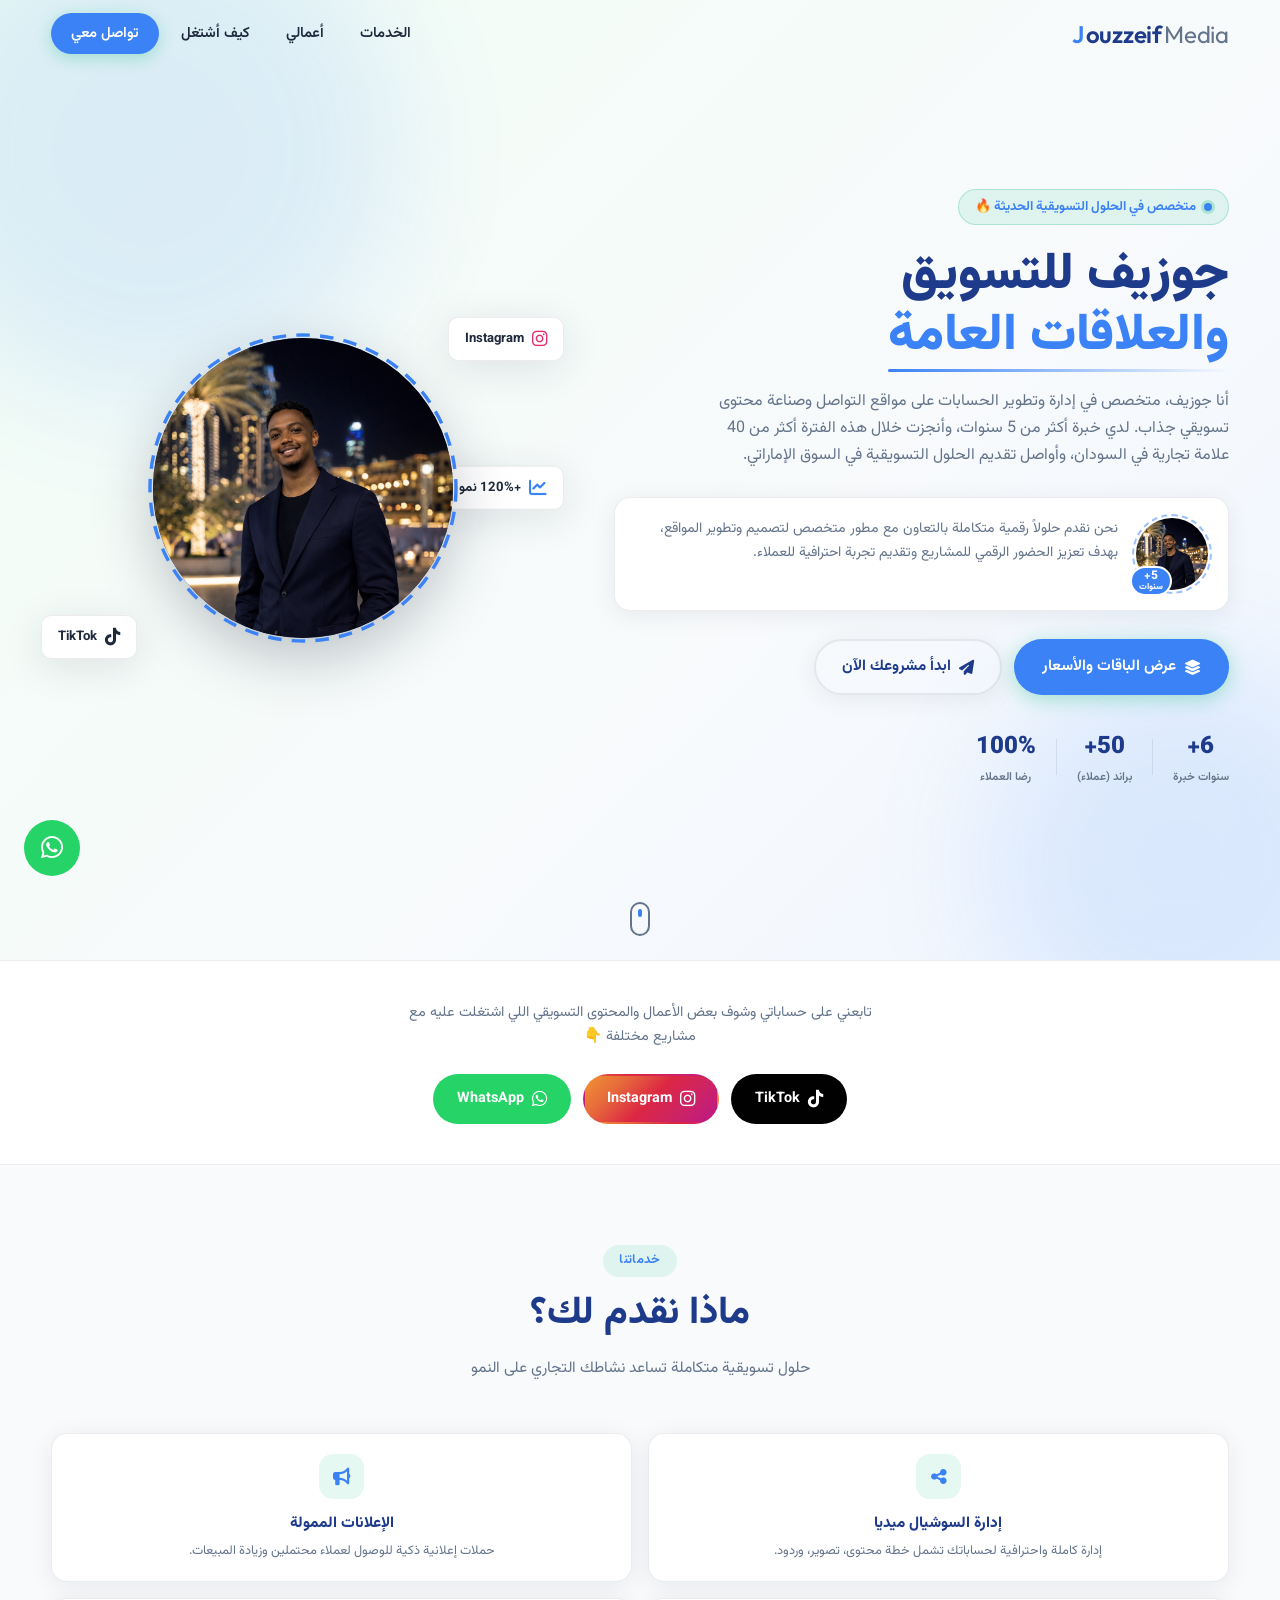
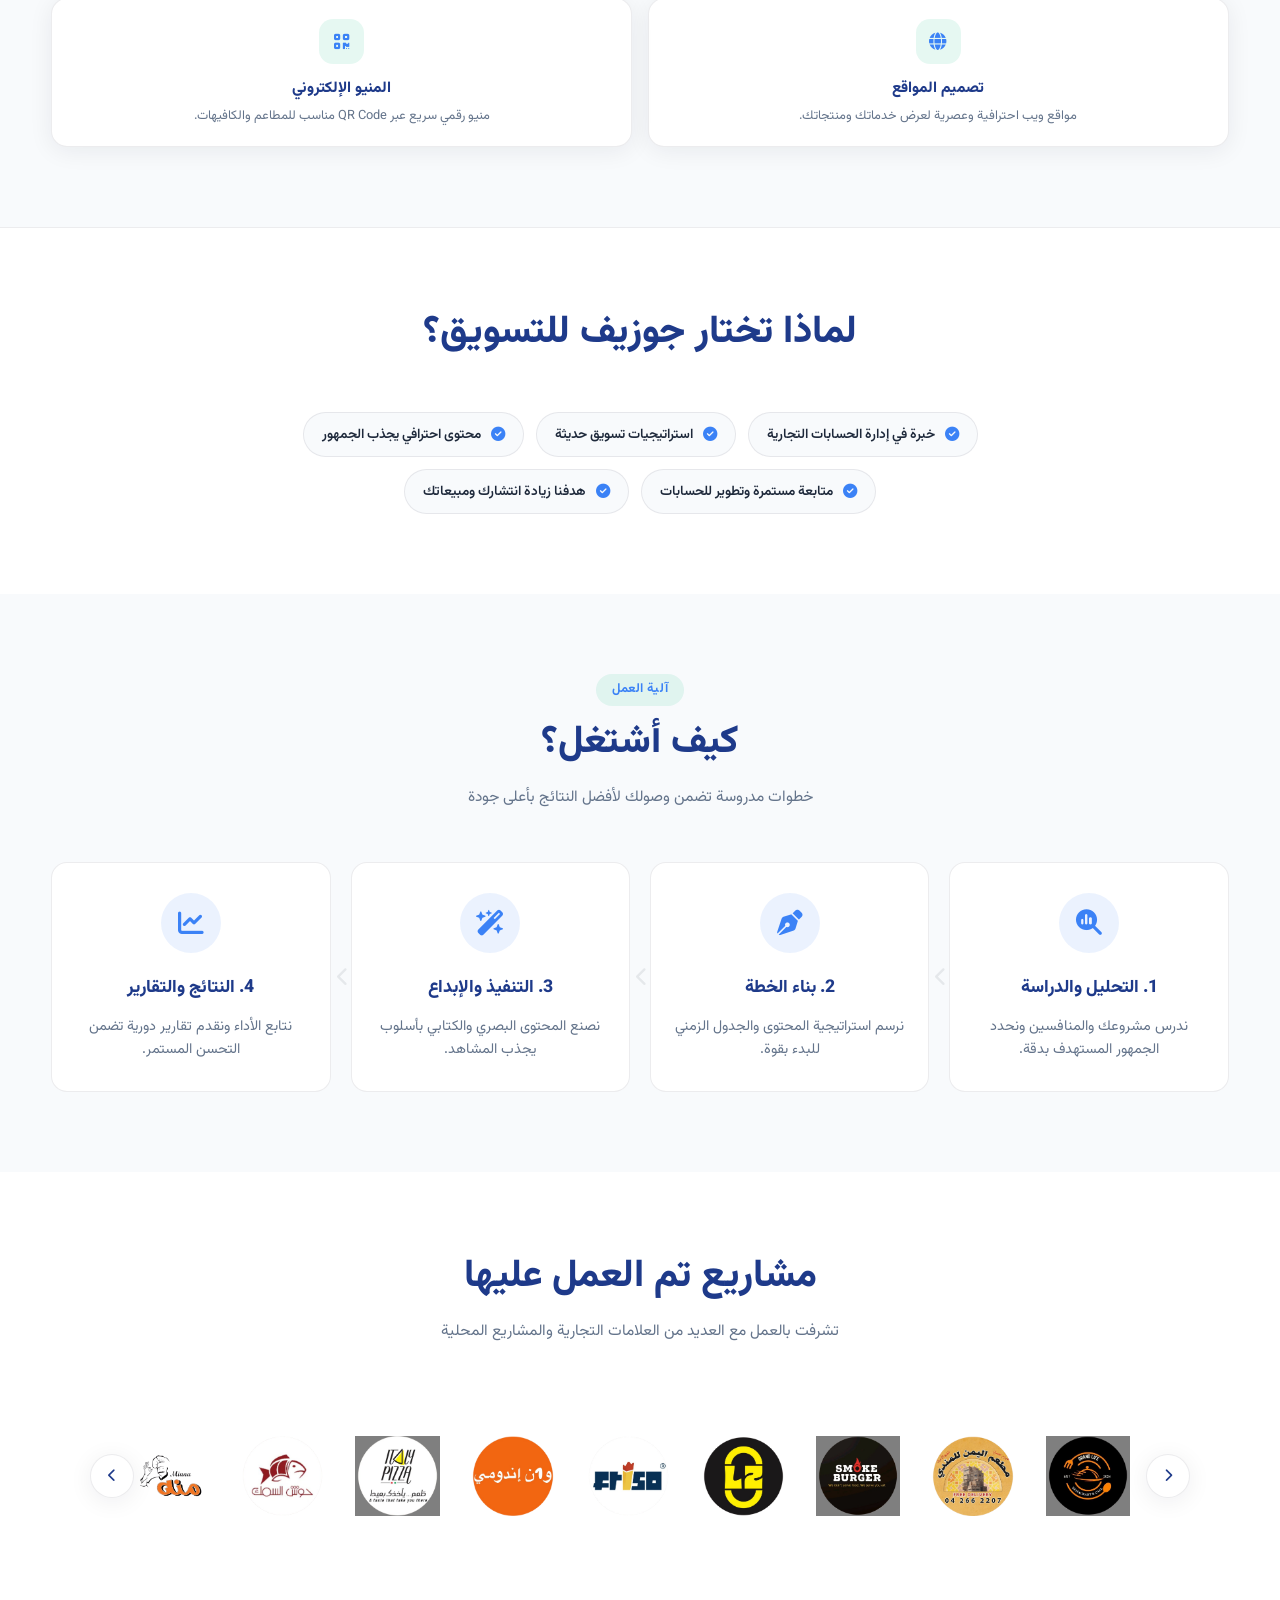
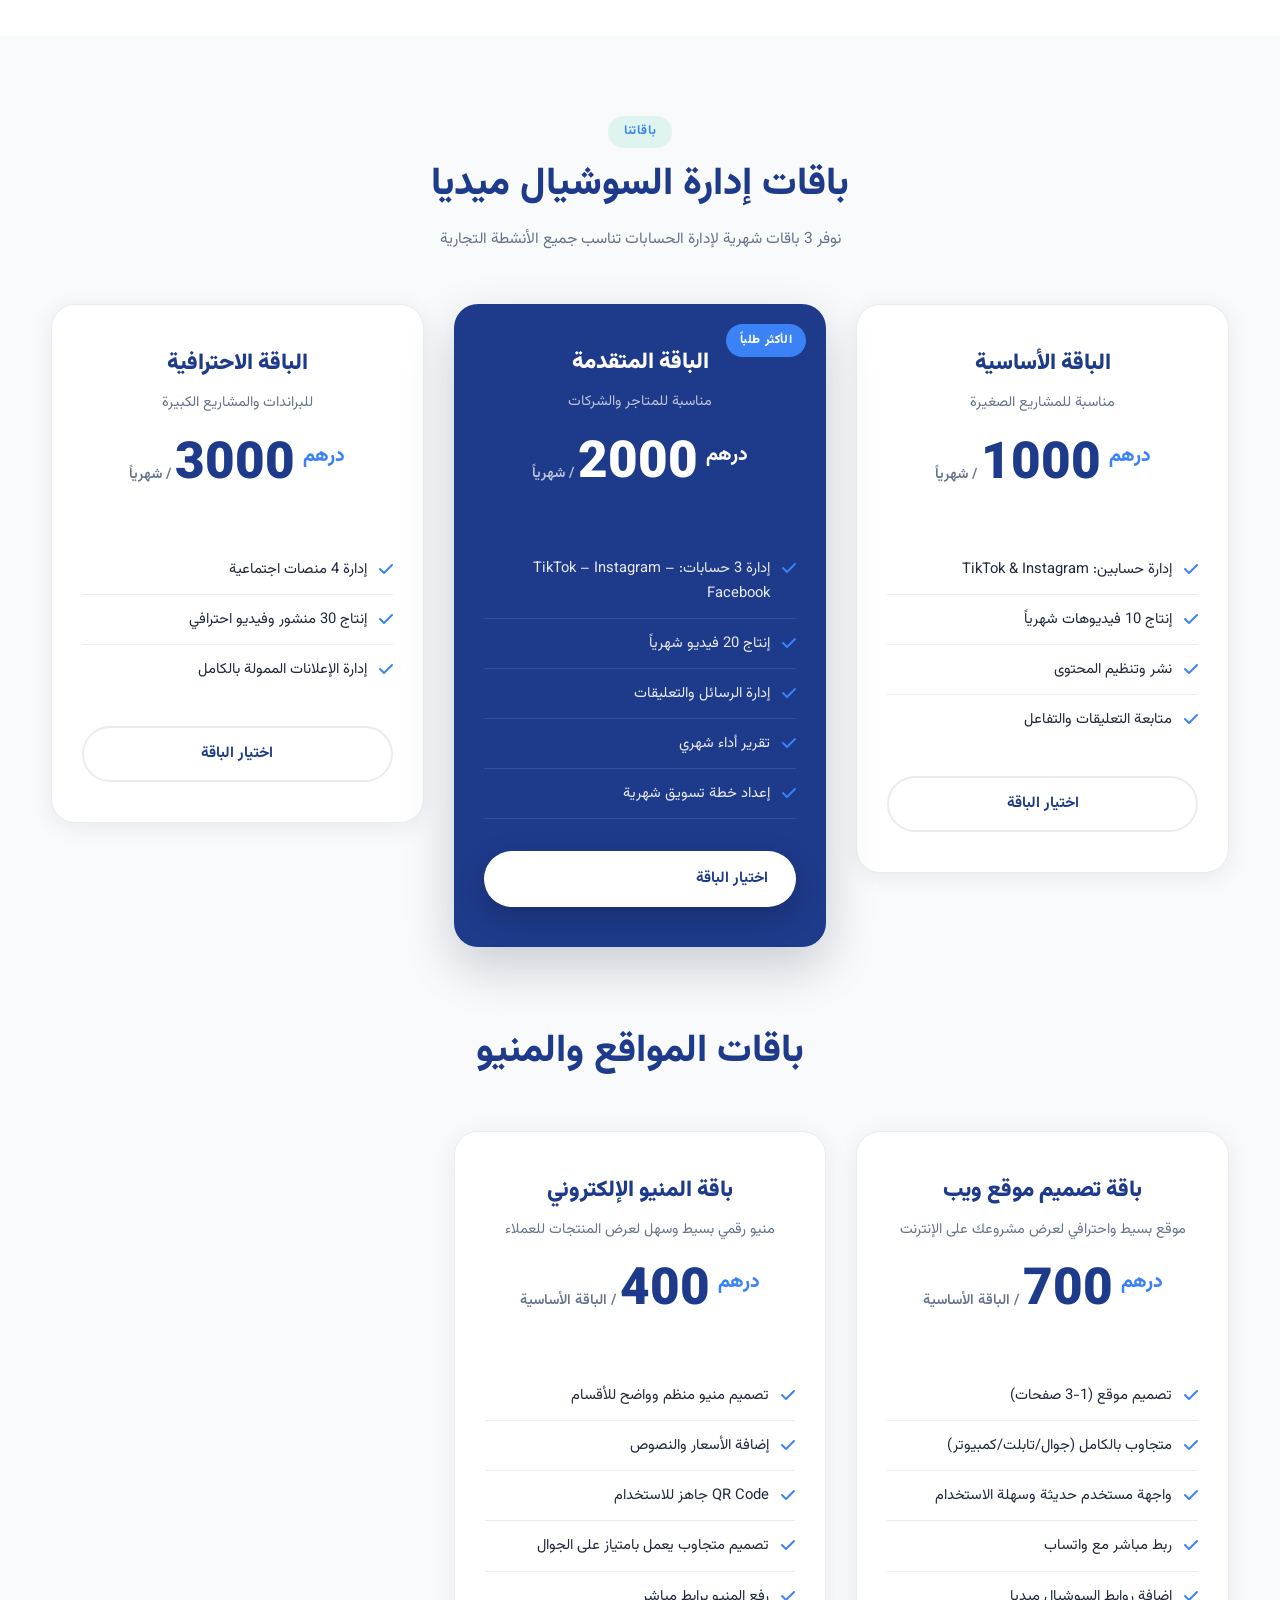
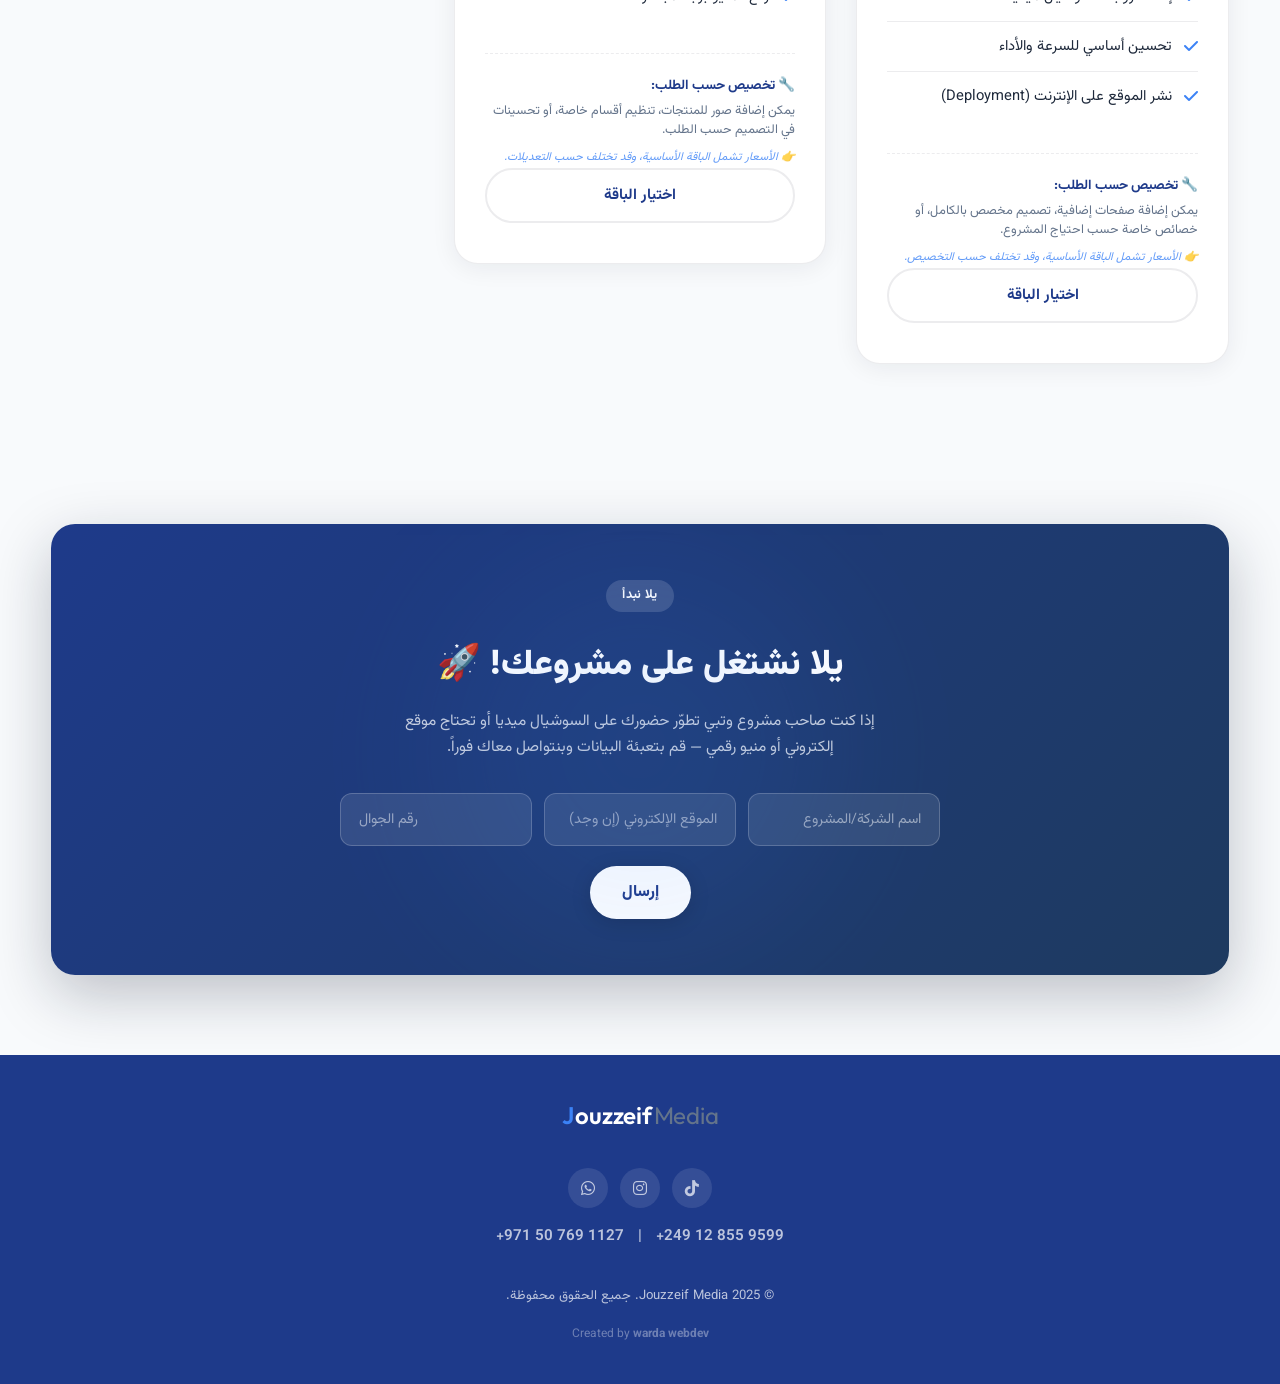
==== index.html @ fe04e1d3 "initial commit" ====
<!DOCTYPE html>
<html lang="ar" dir="rtl">

<head>
    <meta charset="UTF-8" />
    <meta name="viewport" content="width=device-width, initial-scale=1.0" />
    <meta name="description"
        content="جوزيف – متخصص في إدارة السوشيال ميديا والتسويق الرقمي. أقدر أساعد مشروعك يوصل لعملاء أكثر." />
    <title>Jouzzeif Media – تسويق رقمي وإدارة سوشيال ميديا</title>

    <!-- Google Fonts -->
    <link rel="preconnect" href="https://fonts.googleapis.com" />
    <link rel="preconnect" href="https://fonts.gstatic.com" crossorigin />
    <link
        href="https://fonts.googleapis.com/css2?family=Vazirmatn:wght@100..900&family=Satisfy&family=Outfit:wght@400;700;900&display=swap"
        rel="stylesheet" />

    <!-- Font Awesome -->
    <link rel="stylesheet" href="https://cdnjs.cloudflare.com/ajax/libs/font-awesome/6.5.1/css/all.min.css" />

    <link rel="stylesheet" href="style.css" />
</head>

<body>

    <!-- ========== NAVBAR ========== -->
    <nav class="navbar" id="navbar">
        <div class="container nav-inner">
            <a href="#" class="logo">
                <span class="logo-j">J</span>ouzzeif <span class="logo-media">Media</span>
            </a>
            <button class="nav-toggle" id="navToggle" aria-label="قائمة التنقل">
                <span></span><span></span><span></span>
            </button>
            <ul class="nav-links" id="navLinks">
                <li><a href="#services">الخدمات</a></li>
                <li><a href="#projects">أعمالي</a></li>
                <li><a href="#how">كيف أشتغل</a></li>
                <li><a href="#cta" class="btn-nav">تواصل معي</a></li>
            </ul>
        </div>
    </nav>

    <!-- ========== HERO SECTION / ABOUT ========== -->
    <section class="hero" id="home">
        <div class="hero-bg-shapes">
            <div class="shape shape-1"></div>
            <div class="shape shape-2"></div>
        </div>
        <div class="container hero-inner">
            <div class="hero-text" data-aos>
                <div class="hero-badge">
                    <span class="badge-dot"></span>
                    متخصص في الحلول التسويقية الحديثة 🔥
                </div>
                <h1 class="hero-title">
                    جوزيف للتسويق<br />
                    <span class="highlight">والعلاقات العامة</span>
                </h1>
                <p class="hero-desc">
                    أنا جوزيف، متخصص في إدارة وتطوير الحسابات على مواقع التواصل وصناعة محتوى تسويقي جذاب. لدي خبرة أكثر
                    من 5 سنوات، وأنجزت خلال هذه الفترة أكثر من 40 علامة تجارية في السودان، وأواصل تقديم الحلول التسويقية
                    في السوق الإماراتي.
                </p>
                <div class="hero-bio">
                    <div class="hero-avatar">
                        <div class="avatar-ring"></div>
                        <img src="IMG_7139.PNG" alt="جوزيف" class="avatar-img" />
                        <div class="avatar-badge-exp">
                            <span>5+</span>
                            <small>سنوات</small>
                        </div>
                    </div>
                    <div class="hero-bio-text">
                        <p>
                            نحن نقدم حلولاً رقمية متكاملة بالتعاون مع مطور متخصص لتصميم وتطوير المواقع، بهدف تعزيز
                            الحضور الرقمي للمشاريع وتقديم تجربة احترافية للعملاء.
                        </p>
                    </div>
                </div>
                <div class="hero-btns">
                    <a href="#packages" class="btn btn-primary" id="heroBookBtn">
                        <i class="fa-solid fa-layer-group"></i>
                        عرض الباقات والأسعار
                    </a>
                    <a href="https://wa.me/971507691127?text=مرحباً جوزيف، أريد البدء في مشروعي الجديد واستشارة بخصوص خدماتك."
                        class="btn btn-whatsapp" target="_blank">
                        <i class="fa-solid fa-paper-plane"></i>
                        ابدأ مشروعك الآن
                    </a>
                </div>
                <div class="hero-stats">
                    <div class="stat">
                        <span class="stat-num">5+</span>
                        <span class="stat-label">سنوات خبرة</span>
                    </div>
                    <div class="stat-divider"></div>
                    <div class="stat">
                        <span class="stat-num">40+</span>
                        <span class="stat-label">براند (عملاء)</span>
                    </div>
                    <div class="stat-divider"></div>
                    <div class="stat">
                        <span class="stat-num">100%</span>
                        <span class="stat-label">رضا العملاء</span>
                    </div>
                </div>
            </div>

            <div class="hero-visual" data-aos>
                <div class="floating-card card-1">
                    <i class="fa-brands fa-instagram"></i>
                    <span>Instagram</span>
                </div>
                <div class="floating-card card-2">
                    <i class="fa-brands fa-tiktok"></i>
                    <span>TikTok</span>
                </div>
                <div class="floating-card card-3">
                    <i class="fa-solid fa-chart-line"></i>
                    <span>+120% نمو</span>
                </div>
                <!-- Profile Pic with Snapchat Overlay -->
                <div class="hero-visual-circle">

                    <img src="IMG_7139.PNG" alt="جوزيف" class="vc-photo" />
                    <svg class="vc-ring" viewBox="0 0 200 200">
                        <circle cx="100" cy="100" r="90" fill="none" stroke="var(--accent)" stroke-width="2"
                            stroke-dasharray="8 6" />
                    </svg>
                </div>
            </div>
        </div>
        <div class="scroll-hint">
            <span></span>
        </div>
    </section>

    <!-- ========== SOCIAL SECTION ========== -->
    <section class="social-section" id="social">
        <div class="container">
            <p class="social-label">تابعني على حساباتي وشوف بعض الأعمال والمحتوى التسويقي اللي اشتغلت عليه مع مشاريع
                مختلفة 👇</p>
            <div class="social-btns">
                <a href="https://www.tiktok.com/@jouzzeif_media?is_from_webapp=1&sender_device=pc" target="_blank"
                    rel="noopener" class="social-btn tiktok" id="tiktokBtn">
                    <i class="fa-brands fa-tiktok"></i>
                    <span>TikTok</span>
                </a>
                <a href="https://www.instagram.com/jouzzeif_media?utm_source=ig_web_button_share_sheet&igsh=ZDNlZDc0MzIxNw=="
                    target="_blank" rel="noopener" class="social-btn instagram" id="instagramBtn">
                    <i class="fa-brands fa-instagram"></i>
                    <span>Instagram</span>
                </a>
                <a href="https://wa.me/971507691127" target="_blank" rel="noopener" class="social-btn whatsapp"
                    id="whatsappSocialBtn">
                    <i class="fa-brands fa-whatsapp"></i>
                    <span>WhatsApp</span>
                </a>
            </div>
        </div>
    </section>

    <!-- ========== SERVICES SECTION ========== -->
    <section class="services-section" id="services">
        <div class="container">
            <div class="section-header" data-aos>
                <span class="section-tag">خدماتنا</span>
                <h2 class="section-title">ماذا نقدم لك؟</h2>
                <p class="section-subtitle">حلول تسويقية متكاملة تساعد نشاطك التجاري على النمو</p>
            </div>

            <div class="services-grid services-small">
                <div class="service-card" id="serviceCard1">
                    <div class="service-icon"><i class="fa-solid fa-share-nodes"></i></div>
                    <h3>إدارة السوشيال ميديا</h3>
                    <p>إدارة كاملة واحترافية لحساباتك تشمل خطة محتوى، تصوير، وردود.</p>
                </div>
                <div class="service-card" id="serviceCard2">
                    <div class="service-icon"><i class="fa-solid fa-bullhorn"></i></div>
                    <h3>الإعلانات الممولة</h3>
                    <p>حملات إعلانية ذكية للوصول لعملاء محتملين وزيادة المبيعات.</p>
                </div>
                <div class="service-card" id="serviceCard3">
                    <div class="service-icon"><i class="fa-solid fa-globe"></i></div>
                    <h3>تصميم المواقع</h3>
                    <p>مواقع ويب احترافية وعصرية لعرض خدماتك ومنتجاتك.</p>
                </div>
                <div class="service-card" id="serviceCard4">
                    <div class="service-icon"><i class="fa-solid fa-qrcode"></i></div>
                    <h3>المنيو الإلكتروني</h3>
                    <p>منيو رقمي سريع عبر QR Code مناسب للمطاعم والكافيهات.</p>
                </div>
            </div>
        </div>
    </section>

    <!-- ========== WHY CHOOSE US SECTION ========== -->
    <section class="why-section" id="why">
        <div class="container">
            <div class="why-inner">
                <div class="section-header" data-aos>
                    <h2 class="section-title">لماذا تختار جوزيف للتسويق؟</h2>
                </div>
                <div class="why-simple-grid">
                    <div class="why-simple-item">
                        <i class="fa-solid fa-circle-check"></i>
                        <span>خبرة في إدارة الحسابات التجارية</span>
                    </div>
                    <div class="why-simple-item">
                        <i class="fa-solid fa-circle-check"></i>
                        <span>استراتيجيات تسويق حديثة</span>
                    </div>
                    <div class="why-simple-item">
                        <i class="fa-solid fa-circle-check"></i>
                        <span>محتوى احترافي يجذب الجمهور</span>
                    </div>
                    <div class="why-simple-item">
                        <i class="fa-solid fa-circle-check"></i>
                        <span>متابعة مستمرة وتطوير للحسابات</span>
                    </div>
                    <div class="why-simple-item">
                        <i class="fa-solid fa-circle-check"></i>
                        <span>هدفنا زيادة انتشارك ومبيعاتك</span>
                    </div>
                </div>
            </div>
        </div>
    </section>

    <!-- ========== HOW I WORK SECTION ========== -->
    <section class="how-i-work" id="how">
        <div class="container">
            <div class="section-header" data-aos>
                <span class="section-tag">آلية العمل</span>
                <h2 class="section-title">كيف أشتغل؟</h2>
                <p class="section-subtitle">خطوات مدروسة تضمن وصولك لأفضل النتائج بأعلى جودة</p>
            </div>
            <div class="process-grid">
                <div class="process-item" data-aos>
                    <div class="process-icon"><i class="fa-solid fa-magnifying-glass-chart"></i></div>
                    <h3>1. التحليل والدراسة</h3>
                    <p>ندرس مشروعك والمنافسين ونحدد الجمهور المستهدف بدقة.</p>
                </div>
                <div class="process-item" data-aos>
                    <div class="process-icon"><i class="fa-solid fa-pen-nib"></i></div>
                    <h3>2. بناء الخطة</h3>
                    <p>نرسم استراتيجية المحتوى والجدول الزمني للبدء بقوة.</p>
                </div>
                <div class="process-item" data-aos>
                    <div class="process-icon"><i class="fa-solid fa-wand-magic-sparkles"></i></div>
                    <h3>3. التنفيذ والإبداع</h3>
                    <p>نصنع المحتوى البصري والكتابي بأسلوب يجذب المشاهد.</p>
                </div>
                <div class="process-item" data-aos>
                    <div class="process-icon"><i class="fa-solid fa-chart-line"></i></div>
                    <h3>4. النتائج والتقارير</h3>
                    <p>نتابع الأداء ونقدم تقارير دورية تضمن التحسن المستمر.</p>
                </div>
            </div>
        </div>
    </section>

    <!-- ========== PROJECTS / CLIENTS SECTION ========== -->
    <section class="projects-section" id="projects">
        <div class="container">
            <div class="section-header" data-aos>
                <h2 class="section-title">مشاريع تم العمل عليها</h2>
                <p class="section-subtitle">تشرفت بالعمل مع العديد من العلامات التجارية والمشاريع المحلية</p>
            </div>

            <div class="slider-container" data-aos>
                <button class="slider-btn prev" id="sliderPrev" aria-label="الشعار السابق"><i
                        class="fa-solid fa-chevron-right"></i></button>
                <div class="projects-slider" id="projectsSlider">
                    <div class="project-logo"><img src="WhatsApp_Image_2026-03-17_at_2.08.57_PM-removebg-preview.png"
                            alt="Logo 1"></div>
                    <div class="project-logo"><img src="WhatsApp_Image_2026-03-17_at_2.09.37_PM-removebg-preview.png"
                            alt="Logo 2"></div>
                    <div class="project-logo"><img src="WhatsApp_Image_2026-03-17_at_2.09.54_PM-removebg-preview.png"
                            alt="Logo 3"></div>
                    <div class="project-logo"><img src="WhatsApp_Image_2026-03-17_at_2.10.12_PM-removebg-preview.png"
                            alt="Logo 4"></div>
                    <div class="project-logo"><img src="WhatsApp_Image_2026-03-17_at_2.10.28_PM-removebg-preview.png"
                            alt="Logo 5"></div>
                    <div class="project-logo"><img src="WhatsApp_Image_2026-03-17_at_2.10.45_PM-removebg-preview.png"
                            alt="Logo 6"></div>
                    <div class="project-logo"><img src="WhatsApp_Image_2026-03-17_at_2.11.01_PM-removebg-preview.png"
                            alt="Logo 7"></div>
                    <div class="project-logo"><img src="WhatsApp_Image_2026-03-17_at_2.11.17_PM-removebg-preview.png"
                            alt="Logo 8"></div>
                    <div class="project-logo"><img src="WhatsApp_Image_2026-03-17_at_2.13.48_PM-removebg-preview.png"
                            alt="Logo 9"></div>
                    <div class="project-logo"><img src="WhatsApp_Image_2026-03-17_at_2.14.17_PM-removebg-preview.png"
                            alt="Logo 10"></div>
                    <div class="project-logo"><img src="WhatsApp_Image_2026-03-17_at_2.14.48_PM-removebg-preview.png"
                            alt="Logo 11"></div>
                    <div class="project-logo"><img src="WhatsApp_Image_2026-03-17_at_2.16.01_PM-removebg-preview.png"
                            alt="Logo 12"></div>
                    <div class="project-logo"><img src="WhatsApp_Image_2026-03-17_at_2.16.18_PM-removebg-preview.png"
                            alt="Logo 13"></div>
                </div>
                <button class="slider-btn next" id="sliderNext" aria-label="الشعار التالي"><i
                        class="fa-solid fa-chevron-left"></i></button>
            </div>
        </div>
    </section>

    <!-- ========== PACKAGES SECTION ========== -->
    <section class="packages-section" id="packages">
        <div class="container">
            <div class="section-header" data-aos>
                <span class="section-tag">باقاتنا</span>
                <h2 class="section-title">باقات إدارة السوشيال ميديا</h2>
                <p class="section-subtitle">نوفر 3 باقات شهرية لإدارة الحسابات تناسب جميع الأنشطة التجارية</p>
            </div>
            <div class="packages-grid">
                <!-- Basic Package -->
                <div class="package-card" data-aos>
                    <div class="package-header">
                        <h3>الباقة الأساسية</h3>
                        <p>مناسبة للمشاريع الصغيرة</p>
                        <div class="package-price">
                            <span class="currency">درهم</span>
                            <span class="amount">1000</span>
                            <span class="duration">/ شهرياً</span>
                        </div>
                    </div>
                    <ul class="package-features">
                        <li><i class="fa-solid fa-check"></i> إدارة حسابين: TikTok & Instagram</li>
                        <li><i class="fa-solid fa-check"></i> إنتاج 10 فيديوهات شهرياً</li>
                        <li><i class="fa-solid fa-check"></i> نشر وتنظيم المحتوى</li>
                        <li><i class="fa-solid fa-check"></i> متابعة التعليقات والتفاعل</li>
                    </ul>
                    <a href="https://wa.me/971507691127?text=مرحباً جوزيف، أريد الاستفسار عن الباقة الأساسية (1000 درهم). تشمل: إدارة TikTok وInstagram، 10 فيديوهات شهرياً، النشر والمتابعة."
                        class="btn btn-outline" target="_blank">اختيار الباقة</a>
                </div>
                <!-- Advanced Package -->
                <div class="package-card featured" data-aos>
                    <div class="package-badge">الأكثر طلباً</div>
                    <div class="package-header">
                        <h3>الباقة المتقدمة</h3>
                        <p>مناسبة للمتاجر والشركات</p>
                        <div class="package-price">
                            <span class="currency">درهم</span>
                            <span class="amount">2000</span>
                            <span class="duration">/ شهرياً</span>
                        </div>
                    </div>
                    <ul class="package-features">
                        <li><i class="fa-solid fa-check"></i> إدارة 3 حسابات: TikTok – Instagram – Facebook</li>
                        <li><i class="fa-solid fa-check"></i> إنتاج 20 فيديو شهرياً</li>
                        <li><i class="fa-solid fa-check"></i> إدارة الرسائل والتعليقات</li>
                        <li><i class="fa-solid fa-check"></i> تقرير أداء شهري</li>
                        <li><i class="fa-solid fa-check"></i> إعداد خطة تسويق شهرية</li>
                    </ul>
                    <a href="https://wa.me/971507691127?text=مرحباً جوزيف، أريد الاستفسار عن الباقة المتقدمة (2000 درهم). تشمل: إدارة 3 حسابات، إنتاج 20 فيديو، إدارة الرسائل، تقرير أداء، وخطة تسويق."
                        class="btn btn-primary" target="_blank">اختيار الباقة</a>
                </div>
                <!-- Professional Package -->
                <div class="package-card" data-aos>
                    <div class="package-header">
                        <h3>الباقة الاحترافية</h3>
                        <p>للبراندات والمشاريع الكبيرة</p>
                        <div class="package-price">
                            <span class="currency">درهم</span>
                            <span class="amount">3000</span>
                            <span class="duration">/ شهرياً</span>
                        </div>
                    </div>
                    <ul class="package-features">
                        <li><i class="fa-solid fa-check"></i> إدارة 4 منصات اجتماعية</li>
                        <li><i class="fa-solid fa-check"></i> إنتاج 30 منشور وفيديو احترافي</li>
                        <li><i class="fa-solid fa-check"></i> إدارة الإعلانات الممولة بالكامل</li>
                    </ul>
                    <a href="https://wa.me/971507691127?text=مرحباً جوزيف، أريد الاستفسار عن الباقة الاحترافية (3000 درهم). تشمل: إدارة 4 منصات، 30 منشور وفيديو احترافي، وإدارة الإعلانات بالكامل."
                        class="btn btn-outline" target="_blank">اختيار الباقة</a>
                </div>
            </div>

            <!-- Tech Packages -->
            <div class="section-header" data-aos style="margin-top: 80px;">
                <h2 class="section-title">باقات المواقع والمنيو</h2>
            </div>
            <div class="packages-grid">
                <!-- Website Package -->
                <div class="package-card" data-aos>
                    <div class="package-header">
                        <h3>باقة تصميم موقع ويب</h3>
                        <p>موقع بسيط واحترافي لعرض مشروعك على الإنترنت</p>
                        <div class="package-price">
                            <span class="currency">درهم</span>
                            <span class="amount">700</span>
                            <span class="duration">/ الباقة الأساسية</span>
                        </div>
                    </div>
                    <ul class="package-features">
                        <li><i class="fa-solid fa-check"></i> تصميم موقع (1-3 صفحات)</li>
                        <li><i class="fa-solid fa-check"></i> متجاوب بالكامل (جوال/تابلت/كمبيوتر)</li>
                        <li><i class="fa-solid fa-check"></i> واجهة مستخدم حديثة وسهلة الاستخدام</li>
                        <li><i class="fa-solid fa-check"></i> ربط مباشر مع واتساب</li>
                        <li><i class="fa-solid fa-check"></i> إضافة روابط السوشيال ميديا</li>
                        <li><i class="fa-solid fa-check"></i> تحسين أساسي للسرعة والأداء</li>
                        <li><i class="fa-solid fa-check"></i> نشر الموقع على الإنترنت (Deployment)</li>
                    </ul>
                    <div class="package-note">
                        <strong>🔧 تخصيص حسب الطلب:</strong>
                        <p>يمكن إضافة صفحات إضافية، تصميم مخصص بالكامل، أو خصائص خاصة حسب احتياج المشروع.</p>
                        <small>👉 الأسعار تشمل الباقة الأساسية، وقد تختلف حسب التخصيص.</small>
                    </div>
                    <a href="https://wa.me/971556296010?text=مرحباً، أريد الاستفسار عن باقة تصميم موقع ويب (700 درهم). تشمل: تصميم 1-3 صفحات، متجاوب بالكامل، ربط واتساب وسوشيال ميديا، ونشر الموقع."
                        class="btn btn-outline" target="_blank">اختيار الباقة</a>
                </div>
                <!-- Digital Menu Package -->
                <div class="package-card" data-aos>
                    <div class="package-header">
                        <h3>باقة المنيو الإلكتروني</h3>
                        <p>منيو رقمي بسيط وسهل لعرض المنتجات للعملاء</p>
                        <div class="package-price">
                            <span class="currency">درهم</span>
                            <span class="amount">400</span>
                            <span class="duration">/ الباقة الأساسية</span>
                        </div>
                    </div>
                    <ul class="package-features">
                        <li><i class="fa-solid fa-check"></i> تصميم منيو منظم وواضح للأقسام</li>
                        <li><i class="fa-solid fa-check"></i> إضافة الأسعار والنصوص</li>
                        <li><i class="fa-solid fa-check"></i> QR Code جاهز للاستخدام</li>
                        <li><i class="fa-solid fa-check"></i> تصميم متجاوب يعمل بامتياز على الجوال</li>
                        <li><i class="fa-solid fa-check"></i> رفع المنيو برابط مباشر</li>
                    </ul>
                    <div class="package-note">
                        <strong>🔧 تخصيص حسب الطلب:</strong>
                        <p>يمكن إضافة صور للمنتجات، تنظيم أقسام خاصة، أو تحسينات في التصميم حسب الطلب.</p>
                        <small>👉 الأسعار تشمل الباقة الأساسية، وقد تختلف حسب التعديلات.</small>
                    </div>
                    <a href="https://wa.me/971556296010?text=مرحباً، أريد الاستفسار عن باقة المنيو الإلكتروني (400 درهم). تشمل: تصميم منيو منظم، إضافة أسعار، QR Code، ورفع المنيو برابط مباشر."
                        class="btn btn-outline" target="_blank">اختيار الباقة</a>
                </div>
            </div>
        </div>
    </section>

    <!-- ========== CTA SECTION ========== -->
    <section class="cta-section" id="cta">
        <div class="container">
            <div class="cta-box" data-aos>
                <div class="cta-glow"></div>
                <span class="section-tag tag-light">يلا نبدأ</span>
                <h2>يلا نشتغل على مشروعك! 🚀</h2>
                <p>إذا كنت صاحب مشروع وتبي تطوّر حضورك على السوشيال ميديا أو تحتاج موقع إلكتروني أو منيو رقمي — قم
                    بتعبئة
                    البيانات وبنتواصل معاك فوراً.</p>


                <!-- WhatsApp Contact Form -->
                <form id="waForm" class="wa-form">
                    <div class="form-grid">
                        <div class="form-group">
                            <input type="text" id="companyName" placeholder="اسم الشركة/المشروع" required>
                        </div>
                        <div class="form-group">
                            <input type="text" id="websiteUrl" placeholder="الموقع الإلكتروني (إن وجد)">
                        </div>
                        <div class="form-group">
                            <input type="tel" id="userPhone" placeholder="رقم الجوال" required>
                        </div>
                    </div>
                    <div style="text-align: center; margin-top: 20px;">
                        <button type="submit" class="btn btn-light-cta">
                            إرسال
                        </button>
                    </div>
                </form>
            </div>
        </div>
    </section>

    <!-- ========== FOOTER ========== -->
    <footer class="footer">
        <div class="container footer-inner">
            <a href="#" class="logo footer-logo">
                <span class="logo-j">J</span>ouzzeif <span class="logo-media">Media</span>
            </a>
            <div class="footer-socials">
                <a href="https://www.tiktok.com/@jouzzeif_media?is_from_webapp=1&sender_device=pc" target="_blank"
                    rel="noopener" aria-label="TikTok"><i class="fa-brands fa-tiktok"></i></a>
                <a href="https://www.instagram.com/jouzzeif_media?utm_source=ig_web_button_share_sheet&igsh=ZDNlZDc0MzIxNw=="
                    target="_blank" rel="noopener" aria-label="Instagram"><i class="fa-brands fa-instagram"></i></a>
                <a href="https://wa.me/971507691127" target="_blank" rel="noopener" aria-label="WhatsApp"><i
                        class="fa-brands fa-whatsapp"></i></a>
            </div>
            <div class="footer-contact-info" style="margin-bottom: 20px; font-size: 0.95rem; font-weight: 600; direction: ltr;">
                <a href="tel:+971507691127" style="margin: 0 10px;">+971 50 769 1127</a> |
                <a href="tel:+249128559599" style="margin: 0 10px;">+249 12 855 9599</a>
            </div>
            <p class="footer-copy">&copy; 2025 Jouzzeif Media. جميع الحقوق محفوظة.</p>
            <p class="footer-dev">Created by <strong>warda webdev</strong></p>
        </div>
    </footer>

    <!-- Floating WhatsApp Button -->
    <a href="https://wa.me/971507691127" target="_blank" rel="noopener" class="float-wa" id="floatWaBtn"
        aria-label="تواصل عبر واتساب">
        <i class="fa-brands fa-whatsapp"></i>
    </a>

    <script src="main.js"></script>
</body>

</html>
---- style.css ----
/* =============================================
   JOUZZEIF MEDIA – Landing Page CSS
   Mobile First | Cairo Font | RTL
   ============================================= */

/* ---- Reset & Base ---- */
*, *::before, *::after { box-sizing: border-box; margin: 0; padding: 0; }

:root {
  --primary:   #1E3A8A; /* Deep Blue */
  --accent:    #3B82F6; /* Calm Blue */
  --accent-2:  #2563EB; /* Mid Blue */
  --bg:        #F8FAFC;
  --bg-card:   #FFFFFF;
  --text:      #1E293B;
  --text-muted:#64748B;
  --border:    rgba(15,23,42,.08);
  --shadow:    0 4px 24px rgba(15,23,42,.07);
  --shadow-md: 0 8px 40px rgba(15,23,42,.11);
  --radius:    16px;
  --radius-sm: 10px;
  --radius-xs: 6px;
  --transition:.28s cubic-bezier(.4,0,.2,1);
  --font:      'Vazirmatn', sans-serif;
  --logo-font: 'Outfit', sans-serif;
  --nav-h:     68px;
}

html { scroll-behavior: smooth; font-size: 16px; }

body {
  font-family: var(--font);
  background: var(--bg);
  color: var(--text);
  line-height: 1.7;
  overflow-x: hidden;
  direction: rtl;
}

a { text-decoration: none; color: inherit; }
ul { list-style: none; }
img { max-width: 100%; display: block; }

/* ---- Container ---- */
.container {
  width: 92%;
  max-width: 1200px;
  margin: 0 auto;
}

/* ---- Buttons ---- */
.btn {
  display: inline-flex;
  align-items: center;
  gap: 8px;
  padding: 13px 26px;
  border-radius: 50px;
  font-family: var(--font);
  font-size: .95rem;
  font-weight: 700;
  cursor: pointer;
  transition: var(--transition);
  border: 2px solid transparent;
  white-space: nowrap;
}
.btn-primary {
  background: var(--accent);
  color: #fff;
  box-shadow: 0 4px 20px rgba(16,185,129,.35);
}
.btn-primary:hover {
  background: var(--accent-2);
  transform: translateY(-2px);
  box-shadow: 0 8px 30px rgba(16,185,129,.45);
}
.btn-whatsapp {
  background: transparent;
  color: var(--primary);
  border-color: var(--border);
  box-shadow: var(--shadow);
}
.btn-whatsapp:hover {
  border-color: #25D366;
  color: #25D366;
  transform: translateY(-2px);
}
.btn-light-cta {
  background: #fff;
  color: var(--primary);
  font-size: 1rem;
  padding: 15px 36px;
  box-shadow: 0 4px 20px rgba(0,0,0,.15);
}
.btn-light-cta:hover {
  transform: translateY(-3px);
  box-shadow: 0 10px 40px rgba(0,0,0,.2);
}

/* ---- Section Headers ---- */
.section-header { text-align: center; margin-bottom: 52px; }
.section-tag {
  display: inline-block;
  background: rgba(16,185,129,.1);
  color: var(--accent);
  font-size: .8rem;
  font-weight: 700;
  padding: 5px 16px;
  border-radius: 50px;
  margin-bottom: 12px;
  letter-spacing: .03em;
}
.tag-light {
  background: rgba(255,255,255,.15);
  color: #fff;
}
.section-title {
  font-size: clamp(1.6rem, 4vw, 2.4rem);
  font-weight: 800;
  color: var(--primary);
  margin-bottom: 14px;
  line-height: 1.35;
}
.section-subtitle {
  color: var(--text-muted);
  font-size: .97rem;
  max-width: 560px;
  margin: 0 auto;
}

/* =============================================
   NAVBAR
   ============================================= */
.navbar {
  position: fixed;
  top: 0; right: 0; left: 0;
  z-index: 1000;
  height: var(--nav-h);
  background: transparent;
  transition: background var(--transition), box-shadow var(--transition);
}
.navbar.scrolled {
  background: rgba(255,255,255,.95);
  backdrop-filter: blur(12px);
  box-shadow: 0 2px 20px rgba(15,23,42,.07);
}
.nav-inner {
  height: 100%;
  display: flex;
  align-items: center;
  justify-content: space-between;
}

/* Logo */
.logo {
  font-family: var(--logo-font);
  font-size: 1.5rem;
  font-weight: 600;
  color: var(--primary);
  letter-spacing: -0.01em;
  direction: ltr;
  display: flex;
  align-items: center;
  gap: 2px;
}
.logo-j {
  color: var(--accent);
}
.logo-media {
  color: var(--text-muted);
  font-weight: 400;
}
.footer-logo { margin-bottom: 16px; }

/* Nav Links */
.nav-links {
  display: none;
  gap: 8px;
  align-items: center;
}
.nav-links li a {
  padding: 8px 14px;
  border-radius: var(--radius-xs);
  font-weight: 600;
  font-size: .92rem;
  color: var(--text);
  transition: color var(--transition);
}
.nav-links li a:hover { color: var(--accent); }
.btn-nav {
  background: var(--accent) !important;
  color: #fff !important;
  border-radius: 50px !important;
  padding: 9px 20px !important;
  box-shadow: 0 4px 16px rgba(16,185,129,.3);
}
.btn-nav:hover { background: var(--accent-2) !important; color: #fff !important; }

/* Hamburger */
.nav-toggle {
  display: flex;
  flex-direction: column;
  gap: 5px;
  background: transparent;
  border: none;
  cursor: pointer;
  padding: 4px;
}
.nav-toggle span {
  display: block;
  width: 24px;
  height: 2.5px;
  background: var(--primary);
  border-radius: 4px;
  transition: var(--transition);
}
.nav-toggle.active span:nth-child(1) { transform: translateY(7.5px) rotate(45deg); }
.nav-toggle.active span:nth-child(2) { opacity: 0; }
.nav-toggle.active span:nth-child(3) { transform: translateY(-7.5px) rotate(-45deg); }

/* Mobile menu open */
.nav-links.open {
  display: flex;
  flex-direction: column;
  position: fixed;
  top: var(--nav-h);
  right: 0; left: 0;
  background: rgba(255,255,255,.97);
  backdrop-filter: blur(12px);
  padding: 20px 0 28px;
  box-shadow: 0 8px 32px rgba(15,23,42,.1);
  gap: 2px;
}
.nav-links.open li a { display: block; text-align: center; padding: 12px 0; font-size: 1rem; }

/* =============================================
   HERO
   ============================================= */
.hero {
  min-height: 100svh;
  background: linear-gradient(135deg, #F0FDF4 0%, var(--bg) 60%, #EFF6FF 100%);
  padding-top: calc(var(--nav-h) + 48px);
  padding-bottom: 60px;
  position: relative;
  overflow: hidden;
}

/* Background shapes */
.hero-bg-shapes { position: absolute; inset: 0; pointer-events: none; }
.shape {
  position: absolute;
  border-radius: 50%;
  filter: blur(60px);
  opacity: .12;
}
.shape-1 {
  width: 500px; height: 500px;
  background: var(--accent);
  top: -100px; left: -100px;
}
.shape-2 {
  width: 400px; height: 400px;
  background: #3B82F6;
  bottom: -100px; right: -100px;
}

.hero-inner {
  display: flex;
  flex-direction: column;
  gap: 48px;
  align-items: center;
  position: relative;
  z-index: 1;
}

.hero-text { width: 100%; }

/* Badge */
.hero-badge {
  display: inline-flex;
  align-items: center;
  gap: 8px;
  background: rgba(16,185,129,.1);
  border: 1px solid rgba(16,185,129,.25);
  border-radius: 50px;
  padding: 6px 16px;
  font-size: .82rem;
  font-weight: 700;
  color: var(--accent);
  margin-bottom: 20px;
}
.badge-dot {
  width: 8px; height: 8px;
  border-radius: 50%;
  background: var(--accent);
  box-shadow: 0 0 0 3px rgba(16,185,129,.25);
  animation: pulse 2s infinite;
}
@keyframes pulse {
  0%,100% { box-shadow: 0 0 0 3px rgba(16,185,129,.25); }
  50%      { box-shadow: 0 0 0 6px rgba(16,185,129,.1);  }
}

/* Title */
.hero-title {
  font-size: clamp(1.9rem, 6vw, 3.2rem);
  font-weight: 900;
  color: var(--primary);
  line-height: 1.2;
  margin-bottom: 20px;
}
.highlight {
  color: var(--accent);
  position: relative;
  display: inline-block;
}
.highlight::after {
  content: '';
  position: absolute;
  bottom: -4px; right: 0; left: 0;
  height: 3px;
  background: linear-gradient(90deg, var(--accent), transparent);
  border-radius: 4px;
}

.hero-desc {
  color: var(--text-muted);
  font-size: 1rem;
  max-width: 540px;
  margin-bottom: 28px;
}

/* Bio */
.hero-bio {
  display: flex;
  gap: 18px;
  align-items: flex-start;
  background: var(--bg-card);
  border-radius: var(--radius);
  padding: 20px;
  box-shadow: var(--shadow);
  border: 1px solid var(--border);
  margin-bottom: 28px;
}
.hero-avatar {
  position: relative;
  flex-shrink: 0;
}
.avatar-img {
  width: 72px; height: 72px;
  border-radius: 50%;
  object-fit: cover;
  object-position: top center;
  display: block;
}
.avatar-ring {
  position: absolute;
  inset: -4px;
  border-radius: 50%;
  border: 2px dashed var(--accent);
  opacity: .5;
  animation: spin 12s linear infinite;
}
@keyframes spin { to { transform: rotate(360deg); } }
.avatar-badge-exp {
  position: absolute;
  bottom: -6px; left: -6px;
  background: var(--accent);
  color: #fff;
  border-radius: 50px;
  padding: 2px 7px;
  font-size: .65rem;
  font-weight: 800;
  display: flex;
  flex-direction: column;
  align-items: center;
  line-height: 1.1;
  border: 2px solid #fff;
}
.avatar-badge-exp span { font-size: .75rem; }
.hero-bio-text { flex: 1; }
.hero-bio-text p { font-size: .88rem; color: var(--text-muted); }
.hero-bio-text strong { color: var(--primary); }

/* Hero Buttons */
.hero-btns {
  display: flex;
  flex-wrap: wrap;
  gap: 12px;
  margin-bottom: 32px;
}

/* Stats */
.hero-stats {
  display: flex;
  gap: 20px;
  align-items: center;
  flex-wrap: wrap;
}
.stat { display: flex; flex-direction: column; align-items: center; }
.stat-num {
  font-size: 1.5rem;
  font-weight: 900;
  color: var(--primary);
}
.stat-label {
  font-size: .72rem;
  color: var(--text-muted);
  font-weight: 600;
}
.stat-divider {
  width: 1px;
  height: 36px;
  background: var(--border);
}

/* Snapchat Overlay */
.snapchat-overlay {
  position: absolute;
  top: -10px;
  right: -10px;
  width: 45px;
  height: 45px;
  background: #FFFC00;
  color: #000;
  border-radius: 50%;
  display: flex;
  align-items: center;
  justify-content: center;
  font-size: 1.4rem;
  z-index: 10;
  box-shadow: 0 4px 12px rgba(0,0,0,0.15);
  border: 3px solid #fff;
  animation: bounce 2s infinite;
}
@keyframes bounce {
  0%, 100% { transform: translateY(0); }
  50% { transform: translateY(-5px); }
}

/* Hero Visual */
.hero-visual {
  width: 100%;
  display: flex;
  justify-content: center;
  align-items: center;
  position: relative;
  min-height: 260px;
}

.hero-visual-circle {
  width: 220px; height: 220px;
  border-radius: 50%;
  background: linear-gradient(135deg, var(--primary) 0%, #1E3A5F 100%);
  display: flex;
  align-items: center;
  justify-content: center;
  position: relative;
  box-shadow: 0 20px 60px rgba(15,23,42,.25);
}
.vc-photo {
  width: 100%;
  height: 100%;
  object-fit: cover;
  object-position: top center;
  border-radius: 50%;
  display: block;
}
.vc-ring {
  position: absolute;
  inset: -20px;
  width: calc(100% + 40px);
  height: calc(100% + 40px);
  animation: spin 20s linear infinite;
}

/* Floating Cards */
.floating-card {
  position: absolute;
  background: var(--bg-card);
  border-radius: var(--radius-sm);
  padding: 10px 16px;
  display: flex;
  align-items: center;
  gap: 8px;
  font-size: .82rem;
  font-weight: 700;
  color: var(--text);
  box-shadow: var(--shadow-md);
  border: 1px solid var(--border);
  animation: float 4s ease-in-out infinite;
}
.card-1 { top: 10%; right: 0; animation-delay: 0s; }
.card-1 i { color: #E1306C; font-size: 1.1rem; }
.card-2 { bottom: 10%; left: 0; animation-delay: 1.2s; }
.card-2 i { font-size: 1.1rem; }
.card-3 { top: 50%; right: 0; transform: translateY(-50%); animation-delay: 0.6s; }
.card-3 i { color: var(--accent); font-size: 1.1rem; }
@keyframes float {
  0%,100% { transform: translateY(0); }
  50% { transform: translateY(-10px); }
}
.card-3 { animation: float3 4s ease-in-out infinite 0.6s; }
@keyframes float3 {
  0%,100% { transform: translateY(-50%); }
  50%      { transform: translateY(calc(-50% - 10px)); }
}

/* Scroll hint */
.scroll-hint {
  position: absolute;
  bottom: 24px; left: 50%;
  transform: translateX(-50%);
  display: flex;
  justify-content: center;
}
.scroll-hint span {
  display: block;
  width: 20px; height: 34px;
  border: 2px solid var(--text-muted);
  border-radius: 20px;
  position: relative;
}
.scroll-hint span::after {
  content: '';
  position: absolute;
  top: 5px; left: 50%;
  transform: translateX(-50%);
  width: 4px; height: 8px;
  background: var(--accent);
  border-radius: 4px;
  animation: scrollAnim 2s ease-in-out infinite;
}
@keyframes scrollAnim {
  0% { opacity: 1; top: 5px; }
  100% { opacity: 0; top: 18px; }
}

/* =============================================
   SOCIAL SECTION
   ============================================= */
.social-section {
  padding: 40px 0;
  background: var(--bg-card);
  border-top: 1px solid var(--border);
  border-bottom: 1px solid var(--border);
}
.social-label {
  text-align: center;
  color: var(--text-muted);
  font-size: .9rem;
  margin-bottom: 24px;
  max-width: 500px;
  margin-left: auto;
  margin-right: auto;
}
.social-btns {
  display: flex;
  justify-content: center;
  flex-wrap: wrap;
  gap: 12px;
}
.social-btn {
  display: flex;
  align-items: center;
  gap: 8px;
  padding: 11px 22px;
  border-radius: 50px;
  font-weight: 700;
  font-size: .9rem;
  transition: var(--transition);
  border: 2px solid transparent;
  color: #fff;
}
.social-btn i { font-size: 1.1rem; }
.social-btn:hover { transform: translateY(-3px); filter: brightness(1.1); }
.social-btn.tiktok    { background: #010101; }
.social-btn.instagram { background: linear-gradient(135deg, #f09433 0%, #e6683c 25%, #dc2743 50%, #cc2366 75%, #bc1888 100%); }
.social-btn.snapchat  { background: #FFFC00; color: #000; }
.social-btn.whatsapp  { background: #25D366; }

/* =============================================
   SERVICES SECTION
   ============================================= */
.services-section {
  padding: 80px 0;
  background: var(--bg);
}
.services-category { margin-bottom: 40px; }
.cat-label {
  display: flex;
  align-items: center;
  gap: 10px;
  font-weight: 800;
  color: var(--primary);
  font-size: 1rem;
  margin-bottom: 20px;
  padding: 10px 18px;
  background: var(--bg-card);
  border-radius: var(--radius-sm);
  border-right: 3px solid var(--accent);
  box-shadow: var(--shadow);
}
.cat-label i { color: var(--accent); }
.services-grid {
  display: grid;
  grid-template-columns: 1fr;
  gap: 16px;
}
.service-card {
  background: var(--bg-card);
  border-radius: var(--radius);
  padding: 28px 24px;
  border: 1px solid var(--border);
  box-shadow: var(--shadow);
  transition: var(--transition);
  position: relative;
  overflow: hidden;
}
.service-card::before {
  content: '';
  position: absolute;
  top: 0; right: 0;
  width: 4px; height: 0;
  background: var(--accent);
  border-radius: 0 var(--radius) var(--radius) 0;
  transition: height .4s ease;
}
.service-card:hover::before { height: 100%; }
.service-card:hover {
  transform: translateY(-5px);
  box-shadow: var(--shadow-md);
  border-color: rgba(16,185,129,.2);
}
.service-icon {
  width: 52px; height: 52px;
  border-radius: 14px;
  background: rgba(16,185,129,.1);
  display: flex;
  align-items: center;
  justify-content: center;
  font-size: 1.4rem;
  color: var(--accent);
  margin-bottom: 16px;
  transition: var(--transition);
}
.service-card:hover .service-icon {
  background: var(--accent);
  color: #fff;
}
.service-card h3 {
  font-size: 1.05rem;
  font-weight: 800;
  color: var(--primary);
  margin-bottom: 10px;
}
.service-card p {
  color: var(--text-muted);
  font-size: .9rem;
  margin-bottom: 16px;
  line-height: 1.65;
}
.service-tag {
  display: inline-block;
  background: rgba(16,185,129,.08);
  color: var(--accent);
  font-size: .72rem;
  font-weight: 700;
  padding: 4px 12px;
  border-radius: 50px;
  direction: ltr;
}


/* Services Small Variation */
.services-small {
  gap: 16px;
  grid-template-columns: repeat(auto-fit, minmax(220px, 1fr));
}
.services-small .service-card {
  padding: 20px;
  text-align: center;
  min-height: auto;
}
.services-small .service-icon {
  width: 45px;
  height: 45px;
  font-size: 1.1rem;
  margin: 0 auto 12px;
}
.services-small h3 {
  font-size: 0.95rem;
  margin-bottom: 6px;
}
.services-small p {
  font-size: .8rem;
  line-height: 1.4;
  margin-bottom: 0;
}

/* Why Simple Variation */
.why-simple-grid {
  display: flex;
  flex-wrap: wrap;
  justify-content: center;
  gap: 12px;
  max-width: 900px;
  margin: 0 auto;
}
.why-simple-item {
  display: flex;
  align-items: center;
  gap: 10px;
  background: var(--bg);
  padding: 10px 18px;
  border-radius: 50px;
  border: 1px solid var(--border);
  transition: var(--transition);
}
.why-simple-item i {
  color: var(--accent);
  font-size: 0.9rem;
}
.why-simple-item span {
  font-weight: 600;
  font-size: .85rem;
  color: var(--text);
}
.logo {
  font-family: var(--logo-font);
  font-weight: 600;
  font-size: 1.5rem;
  color: var(--primary);
  display: flex;
  align-items: center;
  gap: 2px;
  letter-spacing: -0.01em;
}
.logo-j {
  color: var(--accent);
}
.logo-media {
  color: var(--text-muted);
  font-weight: 400;
}

/* How I Work Section */
.how-i-work {
  padding: 80px 0;
  background: var(--bg);
}
.process-grid {
  display: grid;
  grid-template-columns: repeat(auto-fit, minmax(200px, 1fr));
  gap: 20px;
  margin-top: 40px;
}
.process-item {
  background: var(--bg-card);
  padding: 30px 20px;
  border-radius: var(--radius);
  border: 1px solid var(--border);
  text-align: center;
  transition: var(--transition);
  position: relative;
}
.process-item::after {
  content: '\f053';
  font-family: "Font Awesome 6 Free";
  font-weight: 900;
  position: absolute;
  left: -15px;
  top: 50%;
  transform: translateY(-50%);
  color: var(--border);
  font-size: 1.2rem;
  display: none;
}
@media (min-width: 1024px) {
  .process-item:not(:last-child)::after { display: block; }
}
.process-item:hover {
  transform: translateY(-5px);
  border-color: var(--accent);
  box-shadow: var(--shadow);
}
.process-icon {
  width: 60px;
  height: 60px;
  background: rgba(59, 130, 246, 0.1);
  color: var(--accent);
  border-radius: 50%;
  display: flex;
  align-items: center;
  justify-content: center;
  font-size: 1.6rem;
  margin: 0 auto 20px;
  transition: var(--transition);
}
.process-item:hover .process-icon {
  background: var(--accent);
  color: #fff;
}
.process-item h3 {
  font-size: 1.1rem;
  font-weight: 800;
  color: var(--primary);
  margin-bottom: 12px;
}
.process-item p {
  font-size: 0.9rem;
  color: var(--text-muted);
  line-height: 1.6;
}

/* Projects Manual Slider */
.slider-container {
  position: relative;
  display: flex;
  align-items: center;
  gap: 15px;
  max-width: 1100px;
  margin: 0 auto;
  padding: 0 50px;
}
.projects-slider {
  display: flex;
  gap: 30px;
  overflow-x: auto;
  scroll-behavior: smooth;
  padding: 40px 10px;
  scrollbar-width: none; /* Hide scrollbar Firefox */
  -ms-overflow-style: none; /* Hide scrollbar IE/Edge */
}
.projects-slider::-webkit-scrollbar {
  display: none; /* Hide scrollbar Chrome/Safari */
}
.project-logo {
  flex: 0 0 auto;
  transition: var(--transition);
  display: flex;
  align-items: center;
  justify-content: center;
}
.project-logo img {
  max-width: 140px;
  max-height: 80px;
  width: auto;
  height: auto;
  object-fit: contain;
}
.project-logo:hover {
  transform: scale(1.08);
}

.slider-btn {
  position: absolute;
  top: 50%;
  transform: translateY(-50%);
  width: 44px; height: 44px;
  border-radius: 50%;
  background: #fff;
  border: 1px solid var(--border);
  color: var(--primary);
  display: flex;
  align-items: center;
  justify-content: center;
  cursor: pointer;
  z-index: 10;
  box-shadow: var(--shadow);
  transition: var(--transition);
}
.slider-btn:hover {
  background: var(--accent);
  color: #fff;
  border-color: var(--accent);
  box-shadow: var(--shadow-md);
}
.slider-btn.prev { right: 0; }
.slider-btn.next { left: 0; }


/* =============================================
   PROJECTS / CLIENTS SECTION
   ============================================= */
.projects-section {
  padding: 80px 0;
  background: var(--bg-card);
  overflow: hidden;
}
.clients-slider-wrapper {
  overflow: hidden;
  mask-image: linear-gradient(90deg, transparent 0%, black 10%, black 90%, transparent 100%);
  -webkit-mask-image: linear-gradient(90deg, transparent 0%, black 10%, black 90%, transparent 100%);
}
.clients-slider {
  display: flex;
  gap: 20px;
  animation: slideLoop 20s linear infinite;
  width: max-content;
}
.clients-slider-wrapper:hover .clients-slider { animation-play-state: paused; }
@keyframes slideLoop {
  from { transform: translateX(0); }
  to   { transform: translateX(-50%); }
}
.client-item {
  display: flex;
  flex-direction: column;
  align-items: center;
  gap: 8px;
  padding: 20px 28px;
  background: var(--bg);
  border-radius: var(--radius);
  border: 1px solid var(--border);
  min-width: 130px;
  transition: var(--transition);
}
.client-item:hover {
  border-color: var(--accent);
  transform: translateY(-4px);
  box-shadow: var(--shadow);
}
.client-icon { font-size: 2.2rem; }
.client-item span {
  font-size: .8rem;
  font-weight: 700;
  color: var(--text-muted);
  white-space: nowrap;
}

/* =============================================
   HOW WE WORK SECTION
   ============================================= */
.how-section {
  padding: 80px 0;
  background: var(--bg);
}
.steps-grid {
  display: flex;
  flex-direction: column;
  gap: 0;
  align-items: center;
}
.step-connector {
  width: 2px;
  height: 40px;
  background: linear-gradient(to bottom, var(--accent), rgba(16,185,129,.1));
}
.step-card {
  width: 100%;
  max-width: 520px;
  background: var(--bg-card);
  border-radius: var(--radius);
  padding: 28px 24px;
  border: 1px solid var(--border);
  box-shadow: var(--shadow);
  display: flex;
  gap: 18px;
  align-items: flex-start;
  position: relative;
  transition: var(--transition);
}
.step-card:hover {
  transform: translateX(-5px);
  border-color: rgba(16,185,129,.25);
  box-shadow: var(--shadow-md);
}
.step-num {
  font-size: 2rem;
  font-weight: 900;
  color: rgba(16,185,129,.12);
  line-height: 1;
  min-width: 42px;
  direction: ltr;
}
.step-icon {
  width: 44px; height: 44px;
  border-radius: 12px;
  background: var(--accent);
  color: #fff;
  display: flex;
  align-items: center;
  justify-content: center;
  font-size: 1.1rem;
  flex-shrink: 0;
  box-shadow: 0 4px 14px rgba(16,185,129,.35);
}
.step-card h3 {
  font-size: 1rem;
  font-weight: 800;
  color: var(--primary);
  margin-bottom: 6px;
}
.step-card p {
  color: var(--text-muted);
  font-size: .88rem;
  line-height: 1.6;
}

/* =============================================
   EXAMPLES SECTION
   ============================================= */
.examples-section {
  padding: 80px 0;
  background: var(--bg-card);
}
.examples-grid {
  display: grid;
  grid-template-columns: 1fr;
  gap: 20px;
}
.example-card {
  background: var(--bg);
  border-radius: var(--radius);
  border: 1px solid var(--border);
  overflow: hidden;
  box-shadow: var(--shadow);
  transition: var(--transition);
  display: flex;
  gap: 0;
  flex-direction: column;
}
.example-card:hover {
  transform: translateY(-5px);
  box-shadow: var(--shadow-md);
}
.example-thumb {
  height: 150px;
  display: flex;
  flex-direction: column;
  align-items: center;
  justify-content: center;
  gap: 10px;
  font-size: .9rem;
  font-weight: 700;
  color: #fff;
}
.example-thumb i { font-size: 2.5rem; }
.social-post { background: linear-gradient(135deg, #E1306C, #833AB4, #405DE6); }
.tiktok-post { background: linear-gradient(135deg, #69C9D0, #010101); }
.web-post    { background: linear-gradient(135deg, #0F172A, #1E40AF); }
.menu-post   { background: linear-gradient(135deg, var(--accent), #059669); }
.example-info { padding: 20px; }
.example-info h4 {
  font-weight: 800;
  color: var(--primary);
  margin-bottom: 6px;
  font-size: .97rem;
}
.example-info p {
  color: var(--text-muted);
  font-size: .83rem;
  margin-bottom: 10px;
}
.example-tag {
  display: inline-block;
  background: rgba(16,185,129,.1);
  color: var(--accent);
  font-size: .72rem;
  font-weight: 700;
  padding: 3px 10px;
  border-radius: 50px;
}

/* =============================================
   WHY CHOOSE US SECTION
   ============================================= */
.why-section {
  padding: 80px 0;
  background: var(--bg-card);
  border-top: 1px solid var(--border);
}
.why-grid {
  display: grid;
  grid-template-columns: 1fr;
  gap: 20px;
  max-width: 800px;
  margin: 0 auto;
}
.why-item {
  display: flex;
  align-items: center;
  gap: 15px;
  background: var(--bg);
  padding: 18px 24px;
  border-radius: var(--radius-sm);
  border: 1px solid var(--border);
  transition: var(--transition);
}
.why-item i {
  color: var(--accent);
  font-size: 1.4rem;
}
.why-item span {
  font-weight: 700;
  color: var(--primary);
  font-size: .95rem;
}
.why-item:hover {
  transform: translateX(-5px);
  border-color: var(--accent);
  box-shadow: var(--shadow);
}

/* =============================================
   PACKAGES SECTION
   ============================================= */
.packages-section {
  padding: 80px 0;
  background: var(--bg);
}
.packages-grid {
  display: grid;
  grid-template-columns: 1fr;
  gap: 30px;
  align-items: flex-start;
}
.package-card {
  background: var(--bg-card);
  border-radius: 24px;
  padding: 40px 30px;
  border: 1px solid var(--border);
  box-shadow: var(--shadow);
  position: relative;
  transition: var(--transition);
  display: flex;
  flex-direction: column;
}
.package-card:hover {
  transform: translateY(-10px);
  box-shadow: var(--shadow-md);
  border-color: rgba(16,185,129,.3);
}
.package-card.featured {
  background: var(--primary);
  color: #fff;
  border: none;
  transform: scale(1.05);
  box-shadow: 0 20px 50px rgba(15,23,42,.2);
  z-index: 2;
}
.package-card.featured .section-title,
.package-card.featured h3,
.package-card.featured .package-price .amount,
.package-card.featured .package-price .currency { color: #fff; }
.package-card.featured .package-header p,
.package-card.featured .package-price .duration { color: rgba(255,255,255,.7); }
.package-card.featured .package-features li { color: rgba(255,255,255,.9); border-bottom: 1px solid rgba(255,255,255,.1); }

.package-badge {
  position: absolute;
  top: 20px; right: 20px;
  background: var(--accent);
  color: #fff;
  font-size: .75rem;
  font-weight: 800;
  padding: 6px 14px;
  border-radius: 50px;
  text-transform: uppercase;
  letter-spacing: .05em;
}

.package-header { text-align: center; margin-bottom: 30px; }
.package-header h3 { font-size: 1.4rem; font-weight: 900; color: var(--primary); margin-bottom: 8px; }
.package-header p { color: var(--text-muted); font-size: .9rem; }

.package-price { margin: 24px 0; text-align: center; }
.package-price .currency { font-size: 1.2rem; font-weight: 800; color: var(--accent); vertical-align: top; margin-left: 4px; }
.package-price .amount { font-size: 3.2rem; font-weight: 900; color: var(--primary); line-height: 1; }
.package-price .duration { font-size: .9rem; color: var(--text-muted); font-weight: 600; }

.package-features { margin-bottom: 32px; list-style: none; padding: 0; }
.package-features li {
  display: flex;
  align-items: flex-start;
  gap: 12px;
  padding: 12px 0;
  border-bottom: 1px solid var(--border);
  font-size: .92rem;
  color: var(--text);
}
.package-features li:last-child { border-bottom: none; }
.package-features li i { color: var(--accent); font-size: 1rem; margin-top: 4px; }

.package-note {
  margin-top: auto;
  padding-top: 20px;
  border-top: 1px dashed var(--border);
  text-align: right;
}
.package-note strong {
  display: block;
  font-size: 0.85rem;
  color: var(--primary);
  margin-bottom: 5px;
}
.package-note p {
  font-size: 0.8rem;
  color: var(--text-muted);
  line-height: 1.5;
  margin-bottom: 8px;
}
.package-note small {
  display: block;
  font-size: 0.72rem;
  color: var(--accent);
  opacity: 0.8;
  font-style: italic;
}

.btn-outline {
  background: transparent;
  color: var(--primary);
  border: 2px solid var(--border);
  justify-content: center;
}
.btn-outline:hover {
  background: var(--primary);
  color: #fff;
  border-color: var(--primary);
}
.package-card.featured .btn-primary {
  background: #fff;
  color: var(--primary);
  box-shadow: 0 10px 30px rgba(0,0,0,.2);
}
.package-card.featured .btn-primary:hover {
  background: var(--accent);
  color: #fff;
}

/* =============================================
   CTA SECTION
   ============================================= */
.cta-section {
  padding: 80px 0;
  background: var(--bg);
}
.cta-box {
  background: linear-gradient(135deg, var(--primary) 0%, #1E3A5F 100%);
  border-radius: 24px;
  padding: 56px 36px;
  text-align: center;
  color: #fff;
  position: relative;
  overflow: hidden;
  box-shadow: 0 20px 60px rgba(15,23,42,.25);
}
.cta-glow {
  position: absolute;
  width: 400px; height: 400px;
  border-radius: 50%;
  background: var(--accent);
  filter: blur(80px);
  opacity: .1;
  top: 50%; left: 50%;
  transform: translate(-50%, -50%);
  pointer-events: none;
}
.cta-box h2 {
  font-size: clamp(1.5rem, 4vw, 2.2rem);
  font-weight: 900;
  margin: 12px 0;
}
.cta-box p {
  color: rgba(255,255,255,.75);
  max-width: 520px;
  margin: 0 auto 32px;
  font-size: .97rem;
}

/* WhatsApp Form Styles */
.wa-form {
  max-width: 600px;
  margin: 0 auto;
  text-align: right;
}
.form-grid {
  display: grid;
  grid-template-columns: 1fr;
  gap: 12px;
  margin-bottom: 20px;
}
@media (min-width: 640px) {
  .form-grid { grid-template-columns: repeat(3, 1fr); }
}
.form-group input {
  width: 100%;
  padding: 14px 18px;
  border-radius: 12px;
  border: 1px solid rgba(255,255,255,0.2);
  background: rgba(255,255,255,0.1);
  color: #fff;
  font-family: inherit;
  font-size: 0.9rem;
  transition: var(--transition);
}
.form-group input::placeholder {
  color: rgba(255,255,255,0.5);
}
.form-group input:focus {
  outline: none;
  border-color: #fff;
  background: rgba(255,255,255,0.15);
}
.btn-light-cta {
  background: #fff;
  color: var(--primary);
  padding: 14px 32px;
  border-radius: 50px;
  font-weight: 800;
  font-size: 1rem;
  border: none;
  cursor: pointer;
  display: inline-flex;
  align-items: center;
  gap: 10px;
  transition: var(--transition);
}
.btn-light-cta:hover {
  transform: translateY(-3px);
  box-shadow: 0 10px 25px rgba(0,0,0,0.2);
  background: var(--accent);
  color: #fff;
}

/* =============================================
   CONTACT SECTION
   ============================================= */
.contact-section {
  padding: 80px 0;
  background: var(--bg-card);
}
.contact-grid {
  display: grid;
  grid-template-columns: 1fr;
  gap: 16px;
}
.contact-card {
  display: flex;
  align-items: center;
  gap: 16px;
  padding: 20px 22px;
  border-radius: var(--radius);
  background: var(--bg);
  border: 1px solid var(--border);
  box-shadow: var(--shadow);
  transition: var(--transition);
  cursor: pointer;
}
.contact-card:hover {
  transform: translateX(-5px);
  box-shadow: var(--shadow-md);
}
.contact-icon {
  width: 50px; height: 50px;
  border-radius: 14px;
  display: flex;
  align-items: center;
  justify-content: center;
  font-size: 1.4rem;
  flex-shrink: 0;
  color: #fff;
}
.whatsapp-card  .contact-icon { background: #25D366; }
.instagram-card .contact-icon { background: linear-gradient(135deg, #f09433, #dc2743, #bc1888); }
.tiktok-card    .contact-icon { background: #010101; }
.email-card     .contact-icon { background: var(--primary); }
.contact-info h4 {
  font-weight: 800;
  color: var(--primary);
  font-size: .97rem;
}
.contact-info p {
  font-size: .83rem;
  color: var(--text-muted);
}
.contact-arrow {
  margin-right: auto;
  color: var(--text-muted);
  font-size: .85rem;
  transition: transform var(--transition);
}
.contact-card:hover .contact-arrow { transform: translateX(-4px); color: var(--accent); }

/* =============================================
   FOOTER
   ============================================= */
.footer {
  background: var(--primary);
  color: rgba(255,255,255,.7);
  padding: 40px 0;
}
.footer-inner {
  display: flex;
  flex-direction: column;
  align-items: center;
  text-align: center;
  gap: 16px;
}
.footer .logo { color: #fff; }
.footer-socials {
  display: flex;
  gap: 12px;
}
.footer-socials a {
  width: 40px; height: 40px;
  border-radius: 50%;
  background: rgba(255,255,255,.1);
  display: flex;
  align-items: center;
  justify-content: center;
  color: rgba(255,255,255,.7);
  font-size: 1rem;
  transition: var(--transition);
}
.footer-socials a:hover {
  background: var(--accent);
  color: #fff;
  transform: translateY(-3px);
}
.footer-copy { font-size: .82rem; }
.footer-dev  { font-size: .75rem; opacity: .5; }

/* =============================================
   FLOATING WHATSAPP
   ============================================= */
.float-wa {
  position: fixed;
  bottom: 24px;
  left: 24px;
  width: 56px; height: 56px;
  border-radius: 50%;
  background: #25D366;
  color: #fff;
  display: flex;
  align-items: center;
  justify-content: center;
  font-size: 1.6rem;
  box-shadow: 0 6px 24px rgba(37,211,102,.45);
  z-index: 999;
  transition: var(--transition);
  animation: floatWa 3s ease-in-out infinite;
}
.float-wa:hover {
  transform: scale(1.12);
  box-shadow: 0 10px 36px rgba(37,211,102,.6);
}
@keyframes floatWa {
  0%,100% { transform: translateY(0); }
  50%      { transform: translateY(-6px); }
}

/* =============================================
   SCROLL ANIMATION
   ============================================= */
[data-aos] {
  opacity: 0;
  transform: translateY(30px);
  transition: opacity .6s ease, transform .6s ease;
}
[data-aos].aos-in {
  opacity: 1;
  transform: translateY(0);
}

/* =============================================
   RESPONSIVE – Tablet (640px+)
   ============================================= */
@media (min-width: 640px) {
  .services-grid { grid-template-columns: 1fr 1fr; }
  .examples-grid { grid-template-columns: 1fr 1fr; }
  .contact-grid  { grid-template-columns: 1fr 1fr; }
  .steps-grid    { flex-direction: row; flex-wrap: wrap; justify-content: center; }
  .step-connector { width: 60px; height: 2px; background: linear-gradient(to right, var(--accent), rgba(16,185,129,.1)); align-self: center; }
  .step-card { max-width: 240px; flex-direction: column; }
  .step-num { font-size: 2.5rem; }
  
  .why-grid { grid-template-columns: 1fr 1fr; }
}

/* 4-card marketing grid at medium+ screens */
@media (min-width: 900px) {
  /* first services-category (marketing) gets 4-col because it has 4 cards */
  .services-category:first-of-type .services-grid { grid-template-columns: repeat(4, 1fr); }
  .packages-grid { grid-template-columns: 1fr 1fr; }
}

/* =============================================
   RESPONSIVE – Desktop (1024px+)
   ============================================= */
@media (min-width: 1024px) {
  .nav-toggle { display: none; }
  .nav-links  { display: flex !important; flex-direction: row !important; position: static !important; background: transparent !important; box-shadow: none !important; padding: 0 !important; }

  .hero-inner {
    flex-direction: row;
    align-items: center;
    gap: 60px;
    min-height: calc(100svh - var(--nav-h) - 48px);
    padding-bottom: 40px;
  }
  .hero-text { width: 55%; }
  .hero-visual { width: 45%; min-height: 380px; }
  .hero-visual-circle { width: 300px; height: 300px; }
  .vc-icon { font-size: 3.5rem; }
  .card-1 { top: 5%; right: -10px; }
  .card-2 { bottom: 5%; left: -10px; }
  .card-3 { right: -10px; }

  .why-grid { grid-template-columns: repeat(3, 1fr); max-width: 1000px; }
  .packages-grid { grid-template-columns: repeat(3, 1fr); }
  .examples-grid { grid-template-columns: repeat(4, 1fr); }
  .contact-grid  { grid-template-columns: repeat(4, 1fr); }

  .step-card { min-width: 200px; max-width: 220px; }
  .step-connector { width: 50px; }
}

@media (min-width: 1280px) {
  .services-category:last-of-type .services-grid { max-width: 900px; margin: 0 auto; }
}
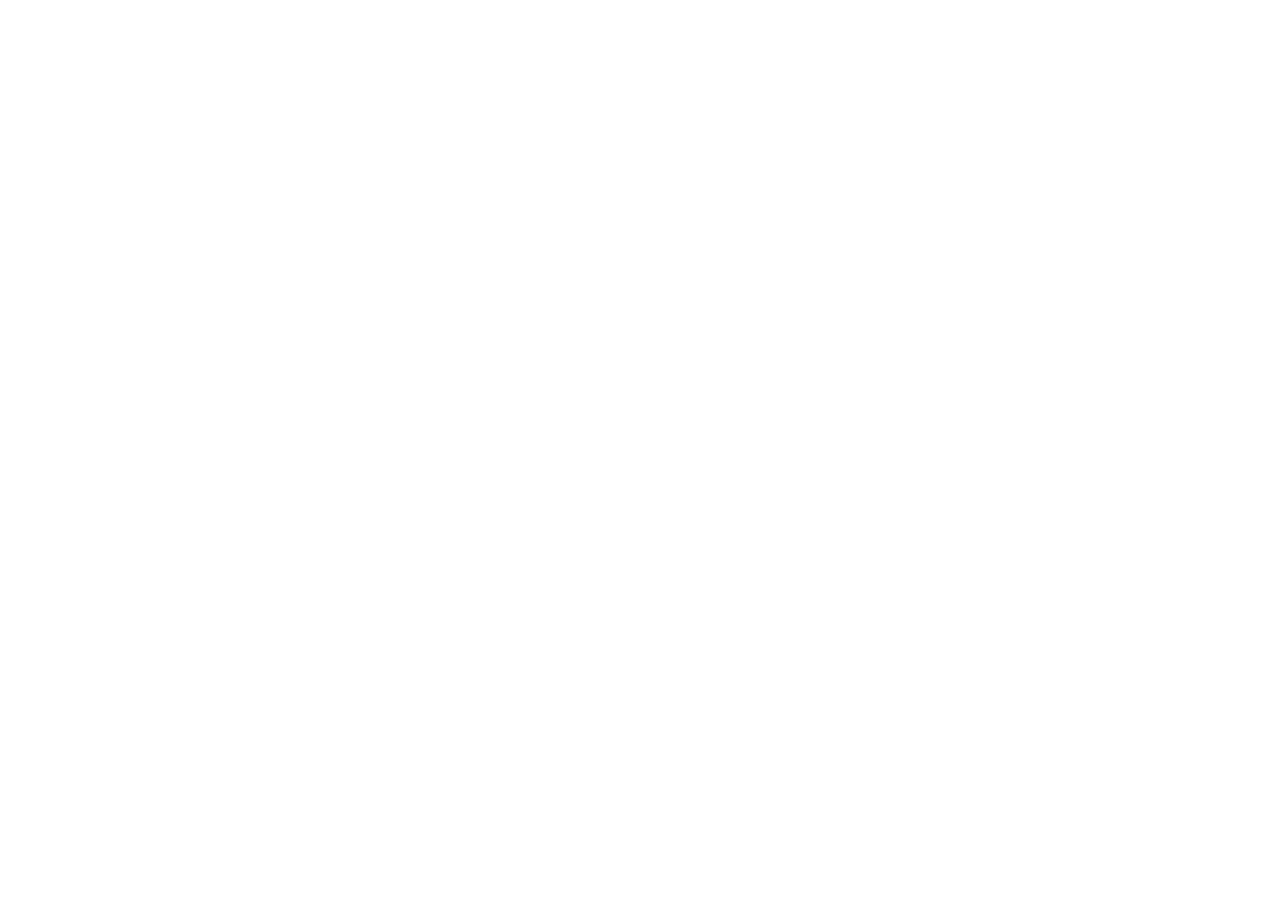
==== commit 974df788: "Remove all content from index.html Removed Google Fonts, Font Awesome, and CSS link from the head se" ====
--- a/index.html
+++ b/index.html
@@ -8,504 +8,5 @@
         content="جوزيف – متخصص في إدارة السوشيال ميديا والتسويق الرقمي. أقدر أساعد مشروعك يوصل لعملاء أكثر." />
     <title>Jouzzeif Media – تسويق رقمي وإدارة سوشيال ميديا</title>
 
-    <!-- Google Fonts -->
-    <link rel="preconnect" href="https://fonts.googleapis.com" />
-    <link rel="preconnect" href="https://fonts.gstatic.com" crossorigin />
-    <link
-        href="https://fonts.googleapis.com/css2?family=Vazirmatn:wght@100..900&family=Satisfy&family=Outfit:wght@400;700;900&display=swap"
-        rel="stylesheet" />
 
-    <!-- Font Awesome -->
-    <link rel="stylesheet" href="https://cdnjs.cloudflare.com/ajax/libs/font-awesome/6.5.1/css/all.min.css" />
-
-    <link rel="stylesheet" href="style.css" />
-</head>
-
-<body>
-
-    <!-- ========== NAVBAR ========== -->
-    <nav class="navbar" id="navbar">
-        <div class="container nav-inner">
-            <a href="#" class="logo">
-                <span class="logo-j">J</span>ouzzeif <span class="logo-media">Media</span>
-            </a>
-            <button class="nav-toggle" id="navToggle" aria-label="قائمة التنقل">
-                <span></span><span></span><span></span>
-            </button>
-            <ul class="nav-links" id="navLinks">
-                <li><a href="#services">الخدمات</a></li>
-                <li><a href="#projects">أعمالي</a></li>
-                <li><a href="#how">كيف أشتغل</a></li>
-                <li><a href="#cta" class="btn-nav">تواصل معي</a></li>
-            </ul>
-        </div>
-    </nav>
-
-    <!-- ========== HERO SECTION / ABOUT ========== -->
-    <section class="hero" id="home">
-        <div class="hero-bg-shapes">
-            <div class="shape shape-1"></div>
-            <div class="shape shape-2"></div>
-        </div>
-        <div class="container hero-inner">
-            <div class="hero-text" data-aos>
-                <div class="hero-badge">
-                    <span class="badge-dot"></span>
-                    متخصص في الحلول التسويقية الحديثة 🔥
-                </div>
-                <h1 class="hero-title">
-                    جوزيف للتسويق<br />
-                    <span class="highlight">والعلاقات العامة</span>
-                </h1>
-                <p class="hero-desc">
-                    أنا جوزيف، متخصص في إدارة وتطوير الحسابات على مواقع التواصل وصناعة محتوى تسويقي جذاب. لدي خبرة أكثر
-                    من 5 سنوات، وأنجزت خلال هذه الفترة أكثر من 40 علامة تجارية في السودان، وأواصل تقديم الحلول التسويقية
-                    في السوق الإماراتي.
-                </p>
-                <div class="hero-bio">
-                    <div class="hero-avatar">
-                        <div class="avatar-ring"></div>
-                        <img src="IMG_7139.PNG" alt="جوزيف" class="avatar-img" />
-                        <div class="avatar-badge-exp">
-                            <span>5+</span>
-                            <small>سنوات</small>
-                        </div>
-                    </div>
-                    <div class="hero-bio-text">
-                        <p>
-                            نحن نقدم حلولاً رقمية متكاملة بالتعاون مع مطور متخصص لتصميم وتطوير المواقع، بهدف تعزيز
-                            الحضور الرقمي للمشاريع وتقديم تجربة احترافية للعملاء.
-                        </p>
-                    </div>
-                </div>
-                <div class="hero-btns">
-                    <a href="#packages" class="btn btn-primary" id="heroBookBtn">
-                        <i class="fa-solid fa-layer-group"></i>
-                        عرض الباقات والأسعار
-                    </a>
-                    <a href="https://wa.me/971507691127?text=مرحباً جوزيف، أريد البدء في مشروعي الجديد واستشارة بخصوص خدماتك."
-                        class="btn btn-whatsapp" target="_blank">
-                        <i class="fa-solid fa-paper-plane"></i>
-                        ابدأ مشروعك الآن
-                    </a>
-                </div>
-                <div class="hero-stats">
-                    <div class="stat">
-                        <span class="stat-num">5+</span>
-                        <span class="stat-label">سنوات خبرة</span>
-                    </div>
-                    <div class="stat-divider"></div>
-                    <div class="stat">
-                        <span class="stat-num">40+</span>
-                        <span class="stat-label">براند (عملاء)</span>
-                    </div>
-                    <div class="stat-divider"></div>
-                    <div class="stat">
-                        <span class="stat-num">100%</span>
-                        <span class="stat-label">رضا العملاء</span>
-                    </div>
-                </div>
-            </div>
-
-            <div class="hero-visual" data-aos>
-                <div class="floating-card card-1">
-                    <i class="fa-brands fa-instagram"></i>
-                    <span>Instagram</span>
-                </div>
-                <div class="floating-card card-2">
-                    <i class="fa-brands fa-tiktok"></i>
-                    <span>TikTok</span>
-                </div>
-                <div class="floating-card card-3">
-                    <i class="fa-solid fa-chart-line"></i>
-                    <span>+120% نمو</span>
-                </div>
-                <!-- Profile Pic with Snapchat Overlay -->
-                <div class="hero-visual-circle">
-
-                    <img src="IMG_7139.PNG" alt="جوزيف" class="vc-photo" />
-                    <svg class="vc-ring" viewBox="0 0 200 200">
-                        <circle cx="100" cy="100" r="90" fill="none" stroke="var(--accent)" stroke-width="2"
-                            stroke-dasharray="8 6" />
-                    </svg>
-                </div>
-            </div>
-        </div>
-        <div class="scroll-hint">
-            <span></span>
-        </div>
-    </section>
-
-    <!-- ========== SOCIAL SECTION ========== -->
-    <section class="social-section" id="social">
-        <div class="container">
-            <p class="social-label">تابعني على حساباتي وشوف بعض الأعمال والمحتوى التسويقي اللي اشتغلت عليه مع مشاريع
-                مختلفة 👇</p>
-            <div class="social-btns">
-                <a href="https://www.tiktok.com/@jouzzeif_media?is_from_webapp=1&sender_device=pc" target="_blank"
-                    rel="noopener" class="social-btn tiktok" id="tiktokBtn">
-                    <i class="fa-brands fa-tiktok"></i>
-                    <span>TikTok</span>
-                </a>
-                <a href="https://www.instagram.com/jouzzeif_media?utm_source=ig_web_button_share_sheet&igsh=ZDNlZDc0MzIxNw=="
-                    target="_blank" rel="noopener" class="social-btn instagram" id="instagramBtn">
-                    <i class="fa-brands fa-instagram"></i>
-                    <span>Instagram</span>
-                </a>
-                <a href="https://wa.me/971507691127" target="_blank" rel="noopener" class="social-btn whatsapp"
-                    id="whatsappSocialBtn">
-                    <i class="fa-brands fa-whatsapp"></i>
-                    <span>WhatsApp</span>
-                </a>
-            </div>
-        </div>
-    </section>
-
-    <!-- ========== SERVICES SECTION ========== -->
-    <section class="services-section" id="services">
-        <div class="container">
-            <div class="section-header" data-aos>
-                <span class="section-tag">خدماتنا</span>
-                <h2 class="section-title">ماذا نقدم لك؟</h2>
-                <p class="section-subtitle">حلول تسويقية متكاملة تساعد نشاطك التجاري على النمو</p>
-            </div>
-
-            <div class="services-grid services-small">
-                <div class="service-card" id="serviceCard1">
-                    <div class="service-icon"><i class="fa-solid fa-share-nodes"></i></div>
-                    <h3>إدارة السوشيال ميديا</h3>
-                    <p>إدارة كاملة واحترافية لحساباتك تشمل خطة محتوى، تصوير، وردود.</p>
-                </div>
-                <div class="service-card" id="serviceCard2">
-                    <div class="service-icon"><i class="fa-solid fa-bullhorn"></i></div>
-                    <h3>الإعلانات الممولة</h3>
-                    <p>حملات إعلانية ذكية للوصول لعملاء محتملين وزيادة المبيعات.</p>
-                </div>
-                <div class="service-card" id="serviceCard3">
-                    <div class="service-icon"><i class="fa-solid fa-globe"></i></div>
-                    <h3>تصميم المواقع</h3>
-                    <p>مواقع ويب احترافية وعصرية لعرض خدماتك ومنتجاتك.</p>
-                </div>
-                <div class="service-card" id="serviceCard4">
-                    <div class="service-icon"><i class="fa-solid fa-qrcode"></i></div>
-                    <h3>المنيو الإلكتروني</h3>
-                    <p>منيو رقمي سريع عبر QR Code مناسب للمطاعم والكافيهات.</p>
-                </div>
-            </div>
-        </div>
-    </section>
-
-    <!-- ========== WHY CHOOSE US SECTION ========== -->
-    <section class="why-section" id="why">
-        <div class="container">
-            <div class="why-inner">
-                <div class="section-header" data-aos>
-                    <h2 class="section-title">لماذا تختار جوزيف للتسويق؟</h2>
-                </div>
-                <div class="why-simple-grid">
-                    <div class="why-simple-item">
-                        <i class="fa-solid fa-circle-check"></i>
-                        <span>خبرة في إدارة الحسابات التجارية</span>
-                    </div>
-                    <div class="why-simple-item">
-                        <i class="fa-solid fa-circle-check"></i>
-                        <span>استراتيجيات تسويق حديثة</span>
-                    </div>
-                    <div class="why-simple-item">
-                        <i class="fa-solid fa-circle-check"></i>
-                        <span>محتوى احترافي يجذب الجمهور</span>
-                    </div>
-                    <div class="why-simple-item">
-                        <i class="fa-solid fa-circle-check"></i>
-                        <span>متابعة مستمرة وتطوير للحسابات</span>
-                    </div>
-                    <div class="why-simple-item">
-                        <i class="fa-solid fa-circle-check"></i>
-                        <span>هدفنا زيادة انتشارك ومبيعاتك</span>
-                    </div>
-                </div>
-            </div>
-        </div>
-    </section>
-
-    <!-- ========== HOW I WORK SECTION ========== -->
-    <section class="how-i-work" id="how">
-        <div class="container">
-            <div class="section-header" data-aos>
-                <span class="section-tag">آلية العمل</span>
-                <h2 class="section-title">كيف أشتغل؟</h2>
-                <p class="section-subtitle">خطوات مدروسة تضمن وصولك لأفضل النتائج بأعلى جودة</p>
-            </div>
-            <div class="process-grid">
-                <div class="process-item" data-aos>
-                    <div class="process-icon"><i class="fa-solid fa-magnifying-glass-chart"></i></div>
-                    <h3>1. التحليل والدراسة</h3>
-                    <p>ندرس مشروعك والمنافسين ونحدد الجمهور المستهدف بدقة.</p>
-                </div>
-                <div class="process-item" data-aos>
-                    <div class="process-icon"><i class="fa-solid fa-pen-nib"></i></div>
-                    <h3>2. بناء الخطة</h3>
-                    <p>نرسم استراتيجية المحتوى والجدول الزمني للبدء بقوة.</p>
-                </div>
-                <div class="process-item" data-aos>
-                    <div class="process-icon"><i class="fa-solid fa-wand-magic-sparkles"></i></div>
-                    <h3>3. التنفيذ والإبداع</h3>
-                    <p>نصنع المحتوى البصري والكتابي بأسلوب يجذب المشاهد.</p>
-                </div>
-                <div class="process-item" data-aos>
-                    <div class="process-icon"><i class="fa-solid fa-chart-line"></i></div>
-                    <h3>4. النتائج والتقارير</h3>
-                    <p>نتابع الأداء ونقدم تقارير دورية تضمن التحسن المستمر.</p>
-                </div>
-            </div>
-        </div>
-    </section>
-
-    <!-- ========== PROJECTS / CLIENTS SECTION ========== -->
-    <section class="projects-section" id="projects">
-        <div class="container">
-            <div class="section-header" data-aos>
-                <h2 class="section-title">مشاريع تم العمل عليها</h2>
-                <p class="section-subtitle">تشرفت بالعمل مع العديد من العلامات التجارية والمشاريع المحلية</p>
-            </div>
-
-            <div class="slider-container" data-aos>
-                <button class="slider-btn prev" id="sliderPrev" aria-label="الشعار السابق"><i
-                        class="fa-solid fa-chevron-right"></i></button>
-                <div class="projects-slider" id="projectsSlider">
-                    <div class="project-logo"><img src="WhatsApp_Image_2026-03-17_at_2.08.57_PM-removebg-preview.png"
-                            alt="Logo 1"></div>
-                    <div class="project-logo"><img src="WhatsApp_Image_2026-03-17_at_2.09.37_PM-removebg-preview.png"
-                            alt="Logo 2"></div>
-                    <div class="project-logo"><img src="WhatsApp_Image_2026-03-17_at_2.09.54_PM-removebg-preview.png"
-                            alt="Logo 3"></div>
-                    <div class="project-logo"><img src="WhatsApp_Image_2026-03-17_at_2.10.12_PM-removebg-preview.png"
-                            alt="Logo 4"></div>
-                    <div class="project-logo"><img src="WhatsApp_Image_2026-03-17_at_2.10.28_PM-removebg-preview.png"
-                            alt="Logo 5"></div>
-                    <div class="project-logo"><img src="WhatsApp_Image_2026-03-17_at_2.10.45_PM-removebg-preview.png"
-                            alt="Logo 6"></div>
-                    <div class="project-logo"><img src="WhatsApp_Image_2026-03-17_at_2.11.01_PM-removebg-preview.png"
-                            alt="Logo 7"></div>
-                    <div class="project-logo"><img src="WhatsApp_Image_2026-03-17_at_2.11.17_PM-removebg-preview.png"
-                            alt="Logo 8"></div>
-                    <div class="project-logo"><img src="WhatsApp_Image_2026-03-17_at_2.13.48_PM-removebg-preview.png"
-                            alt="Logo 9"></div>
-                    <div class="project-logo"><img src="WhatsApp_Image_2026-03-17_at_2.14.17_PM-removebg-preview.png"
-                            alt="Logo 10"></div>
-                    <div class="project-logo"><img src="WhatsApp_Image_2026-03-17_at_2.14.48_PM-removebg-preview.png"
-                            alt="Logo 11"></div>
-                    <div class="project-logo"><img src="WhatsApp_Image_2026-03-17_at_2.16.01_PM-removebg-preview.png"
-                            alt="Logo 12"></div>
-                    <div class="project-logo"><img src="WhatsApp_Image_2026-03-17_at_2.16.18_PM-removebg-preview.png"
-                            alt="Logo 13"></div>
-                </div>
-                <button class="slider-btn next" id="sliderNext" aria-label="الشعار التالي"><i
-                        class="fa-solid fa-chevron-left"></i></button>
-            </div>
-        </div>
-    </section>
-
-    <!-- ========== PACKAGES SECTION ========== -->
-    <section class="packages-section" id="packages">
-        <div class="container">
-            <div class="section-header" data-aos>
-                <span class="section-tag">باقاتنا</span>
-                <h2 class="section-title">باقات إدارة السوشيال ميديا</h2>
-                <p class="section-subtitle">نوفر 3 باقات شهرية لإدارة الحسابات تناسب جميع الأنشطة التجارية</p>
-            </div>
-            <div class="packages-grid">
-                <!-- Basic Package -->
-                <div class="package-card" data-aos>
-                    <div class="package-header">
-                        <h3>الباقة الأساسية</h3>
-                        <p>مناسبة للمشاريع الصغيرة</p>
-                        <div class="package-price">
-                            <span class="currency">درهم</span>
-                            <span class="amount">1000</span>
-                            <span class="duration">/ شهرياً</span>
-                        </div>
-                    </div>
-                    <ul class="package-features">
-                        <li><i class="fa-solid fa-check"></i> إدارة حسابين: TikTok & Instagram</li>
-                        <li><i class="fa-solid fa-check"></i> إنتاج 10 فيديوهات شهرياً</li>
-                        <li><i class="fa-solid fa-check"></i> نشر وتنظيم المحتوى</li>
-                        <li><i class="fa-solid fa-check"></i> متابعة التعليقات والتفاعل</li>
-                    </ul>
-                    <a href="https://wa.me/971507691127?text=مرحباً جوزيف، أريد الاستفسار عن الباقة الأساسية (1000 درهم). تشمل: إدارة TikTok وInstagram، 10 فيديوهات شهرياً، النشر والمتابعة."
-                        class="btn btn-outline" target="_blank">اختيار الباقة</a>
-                </div>
-                <!-- Advanced Package -->
-                <div class="package-card featured" data-aos>
-                    <div class="package-badge">الأكثر طلباً</div>
-                    <div class="package-header">
-                        <h3>الباقة المتقدمة</h3>
-                        <p>مناسبة للمتاجر والشركات</p>
-                        <div class="package-price">
-                            <span class="currency">درهم</span>
-                            <span class="amount">2000</span>
-                            <span class="duration">/ شهرياً</span>
-                        </div>
-                    </div>
-                    <ul class="package-features">
-                        <li><i class="fa-solid fa-check"></i> إدارة 3 حسابات: TikTok – Instagram – Facebook</li>
-                        <li><i class="fa-solid fa-check"></i> إنتاج 20 فيديو شهرياً</li>
-                        <li><i class="fa-solid fa-check"></i> إدارة الرسائل والتعليقات</li>
-                        <li><i class="fa-solid fa-check"></i> تقرير أداء شهري</li>
-                        <li><i class="fa-solid fa-check"></i> إعداد خطة تسويق شهرية</li>
-                    </ul>
-                    <a href="https://wa.me/971507691127?text=مرحباً جوزيف، أريد الاستفسار عن الباقة المتقدمة (2000 درهم). تشمل: إدارة 3 حسابات، إنتاج 20 فيديو، إدارة الرسائل، تقرير أداء، وخطة تسويق."
-                        class="btn btn-primary" target="_blank">اختيار الباقة</a>
-                </div>
-                <!-- Professional Package -->
-                <div class="package-card" data-aos>
-                    <div class="package-header">
-                        <h3>الباقة الاحترافية</h3>
-                        <p>للبراندات والمشاريع الكبيرة</p>
-                        <div class="package-price">
-                            <span class="currency">درهم</span>
-                            <span class="amount">3000</span>
-                            <span class="duration">/ شهرياً</span>
-                        </div>
-                    </div>
-                    <ul class="package-features">
-                        <li><i class="fa-solid fa-check"></i> إدارة 4 منصات اجتماعية</li>
-                        <li><i class="fa-solid fa-check"></i> إنتاج 30 منشور وفيديو احترافي</li>
-                        <li><i class="fa-solid fa-check"></i> إدارة الإعلانات الممولة بالكامل</li>
-                    </ul>
-                    <a href="https://wa.me/971507691127?text=مرحباً جوزيف، أريد الاستفسار عن الباقة الاحترافية (3000 درهم). تشمل: إدارة 4 منصات، 30 منشور وفيديو احترافي، وإدارة الإعلانات بالكامل."
-                        class="btn btn-outline" target="_blank">اختيار الباقة</a>
-                </div>
-            </div>
-
-            <!-- Tech Packages -->
-            <div class="section-header" data-aos style="margin-top: 80px;">
-                <h2 class="section-title">باقات المواقع والمنيو</h2>
-            </div>
-            <div class="packages-grid">
-                <!-- Website Package -->
-                <div class="package-card" data-aos>
-                    <div class="package-header">
-                        <h3>باقة تصميم موقع ويب</h3>
-                        <p>موقع بسيط واحترافي لعرض مشروعك على الإنترنت</p>
-                        <div class="package-price">
-                            <span class="currency">درهم</span>
-                            <span class="amount">700</span>
-                            <span class="duration">/ الباقة الأساسية</span>
-                        </div>
-                    </div>
-                    <ul class="package-features">
-                        <li><i class="fa-solid fa-check"></i> تصميم موقع (1-3 صفحات)</li>
-                        <li><i class="fa-solid fa-check"></i> متجاوب بالكامل (جوال/تابلت/كمبيوتر)</li>
-                        <li><i class="fa-solid fa-check"></i> واجهة مستخدم حديثة وسهلة الاستخدام</li>
-                        <li><i class="fa-solid fa-check"></i> ربط مباشر مع واتساب</li>
-                        <li><i class="fa-solid fa-check"></i> إضافة روابط السوشيال ميديا</li>
-                        <li><i class="fa-solid fa-check"></i> تحسين أساسي للسرعة والأداء</li>
-                        <li><i class="fa-solid fa-check"></i> نشر الموقع على الإنترنت (Deployment)</li>
-                    </ul>
-                    <div class="package-note">
-                        <strong>🔧 تخصيص حسب الطلب:</strong>
-                        <p>يمكن إضافة صفحات إضافية، تصميم مخصص بالكامل، أو خصائص خاصة حسب احتياج المشروع.</p>
-                        <small>👉 الأسعار تشمل الباقة الأساسية، وقد تختلف حسب التخصيص.</small>
-                    </div>
-                    <a href="https://wa.me/971556296010?text=مرحباً، أريد الاستفسار عن باقة تصميم موقع ويب (700 درهم). تشمل: تصميم 1-3 صفحات، متجاوب بالكامل، ربط واتساب وسوشيال ميديا، ونشر الموقع."
-                        class="btn btn-outline" target="_blank">اختيار الباقة</a>
-                </div>
-                <!-- Digital Menu Package -->
-                <div class="package-card" data-aos>
-                    <div class="package-header">
-                        <h3>باقة المنيو الإلكتروني</h3>
-                        <p>منيو رقمي بسيط وسهل لعرض المنتجات للعملاء</p>
-                        <div class="package-price">
-                            <span class="currency">درهم</span>
-                            <span class="amount">400</span>
-                            <span class="duration">/ الباقة الأساسية</span>
-                        </div>
-                    </div>
-                    <ul class="package-features">
-                        <li><i class="fa-solid fa-check"></i> تصميم منيو منظم وواضح للأقسام</li>
-                        <li><i class="fa-solid fa-check"></i> إضافة الأسعار والنصوص</li>
-                        <li><i class="fa-solid fa-check"></i> QR Code جاهز للاستخدام</li>
-                        <li><i class="fa-solid fa-check"></i> تصميم متجاوب يعمل بامتياز على الجوال</li>
-                        <li><i class="fa-solid fa-check"></i> رفع المنيو برابط مباشر</li>
-                    </ul>
-                    <div class="package-note">
-                        <strong>🔧 تخصيص حسب الطلب:</strong>
-                        <p>يمكن إضافة صور للمنتجات، تنظيم أقسام خاصة، أو تحسينات في التصميم حسب الطلب.</p>
-                        <small>👉 الأسعار تشمل الباقة الأساسية، وقد تختلف حسب التعديلات.</small>
-                    </div>
-                    <a href="https://wa.me/971556296010?text=مرحباً، أريد الاستفسار عن باقة المنيو الإلكتروني (400 درهم). تشمل: تصميم منيو منظم، إضافة أسعار، QR Code، ورفع المنيو برابط مباشر."
-                        class="btn btn-outline" target="_blank">اختيار الباقة</a>
-                </div>
-            </div>
-        </div>
-    </section>
-
-    <!-- ========== CTA SECTION ========== -->
-    <section class="cta-section" id="cta">
-        <div class="container">
-            <div class="cta-box" data-aos>
-                <div class="cta-glow"></div>
-                <span class="section-tag tag-light">يلا نبدأ</span>
-                <h2>يلا نشتغل على مشروعك! 🚀</h2>
-                <p>إذا كنت صاحب مشروع وتبي تطوّر حضورك على السوشيال ميديا أو تحتاج موقع إلكتروني أو منيو رقمي — قم
-                    بتعبئة
-                    البيانات وبنتواصل معاك فوراً.</p>
-
-
-                <!-- WhatsApp Contact Form -->
-                <form id="waForm" class="wa-form">
-                    <div class="form-grid">
-                        <div class="form-group">
-                            <input type="text" id="companyName" placeholder="اسم الشركة/المشروع" required>
-                        </div>
-                        <div class="form-group">
-                            <input type="text" id="websiteUrl" placeholder="الموقع الإلكتروني (إن وجد)">
-                        </div>
-                        <div class="form-group">
-                            <input type="tel" id="userPhone" placeholder="رقم الجوال" required>
-                        </div>
-                    </div>
-                    <div style="text-align: center; margin-top: 20px;">
-                        <button type="submit" class="btn btn-light-cta">
-                            إرسال
-                        </button>
-                    </div>
-                </form>
-            </div>
-        </div>
-    </section>
-
-    <!-- ========== FOOTER ========== -->
-    <footer class="footer">
-        <div class="container footer-inner">
-            <a href="#" class="logo footer-logo">
-                <span class="logo-j">J</span>ouzzeif <span class="logo-media">Media</span>
-            </a>
-            <div class="footer-socials">
-                <a href="https://www.tiktok.com/@jouzzeif_media?is_from_webapp=1&sender_device=pc" target="_blank"
-                    rel="noopener" aria-label="TikTok"><i class="fa-brands fa-tiktok"></i></a>
-                <a href="https://www.instagram.com/jouzzeif_media?utm_source=ig_web_button_share_sheet&igsh=ZDNlZDc0MzIxNw=="
-                    target="_blank" rel="noopener" aria-label="Instagram"><i class="fa-brands fa-instagram"></i></a>
-                <a href="https://wa.me/971507691127" target="_blank" rel="noopener" aria-label="WhatsApp"><i
-                        class="fa-brands fa-whatsapp"></i></a>
-            </div>
-            <div class="footer-contact-info" style="margin-bottom: 20px; font-size: 0.95rem; font-weight: 600; direction: ltr;">
-                <a href="tel:+971507691127" style="margin: 0 10px;">+971 50 769 1127</a> |
-                <a href="tel:+249128559599" style="margin: 0 10px;">+249 12 855 9599</a>
-            </div>
-            <p class="footer-copy">&copy; 2025 Jouzzeif Media. جميع الحقوق محفوظة.</p>
-            <p class="footer-dev">Created by <strong>warda webdev</strong></p>
-        </div>
-    </footer>
-
-    <!-- Floating WhatsApp Button -->
-    <a href="https://wa.me/971507691127" target="_blank" rel="noopener" class="float-wa" id="floatWaBtn"
-        aria-label="تواصل عبر واتساب">
-        <i class="fa-brands fa-whatsapp"></i>
-    </a>
-
-    <script src="main.js"></script>
-</body>
-
-</html>+</html>
